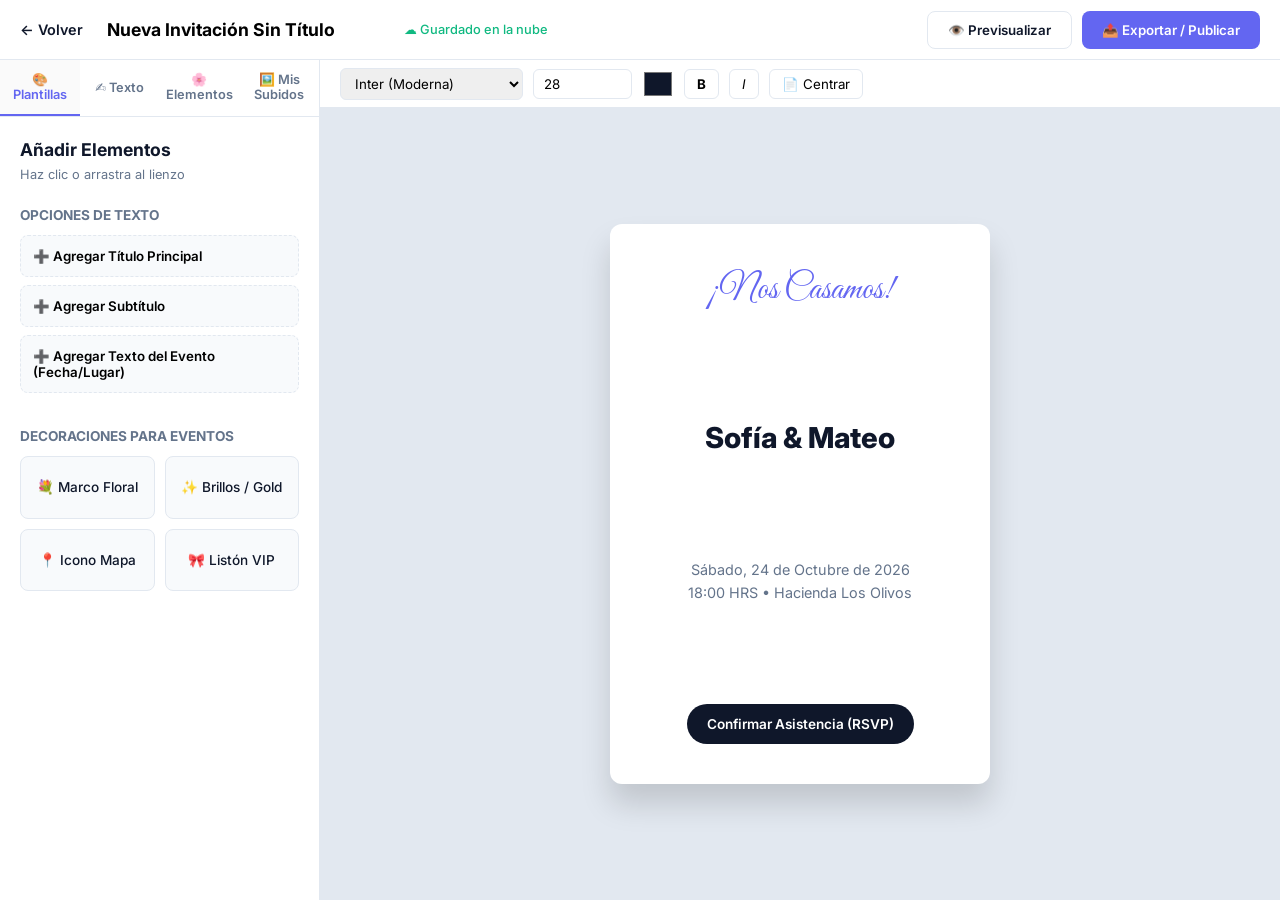
==== editor.html @ c164cc25 "Add editor.html for invitation editing interface with styles and layout" ====
<!DOCTYPE html>
<html lang="es">
<head>
  <meta charset="UTF-8">
  <meta name="viewport" content="width=device-width, initial-scale=1.0">
  <title>Editor de Invitaciones | InvitArt</title>
  
  <link rel="preconnect" href="https://fonts.googleapis.com">
  <link rel="preconnect" href="https://fonts.gstatic.com" crossorigin>
  <link href="https://fonts.googleapis.com/css2?family=Inter:wght@400;500;600;700;800&family=Great+Vibes&display=swap" rel="stylesheet">
  <link rel="stylesheet" href="main.css">
</head>
<body class="editor-body">

  <!-- Header Superior del Editor -->
  <header class="editor-header">
    <div class="editor-header-left">
      <a href="invitaciones.html" class="btn-back" title="Volver a mis proyectos">← Volver</a>
      <input type="text" class="project-title-input" value="Nueva Invitación Sin Título" placeholder="Nombre de la invitación...">
      <span class="save-badge">☁️ Guardado en la nube</span>
    </div>
    
    <div class="editor-header-right">
      <button class="btn-secondary">👁️ Previsualizar</button>
      <button class="btn-primary">📤 Exportar / Publicar</button>
    </div>
  </header>

  <!-- Área de Trabajo Principal -->
  <div class="editor-workspace">

    <!-- Panel Lateral Izquierdo: Herramientas -->
    <aside class="editor-sidebar">
      <nav class="sidebar-tabs">
        <button class="tab-btn active">🎨 Plantillas</button>
        <button class="tab-btn">✍️ Texto</button>
        <button class="tab-btn">🌸 Elementos</button>
        <button class="tab-btn">🖼️ Mis Subidos</button>
      </nav>

      <div class="tab-content">
        <h3>Añadir Elementos</h3>
        <p class="tab-subtitle">Haz clic o arrastra al lienzo</p>

        <!-- Bloques de Texto de muestra -->
        <div class="tool-section">
          <h4>Opciones de Texto</h4>
          <button class="tool-btn-item">➕ Agregar Título Principal</button>
          <button class="tool-btn-item">➕ Agregar Subtítulo</button>
          <button class="tool-btn-item">➕ Agregar Texto del Evento (Fecha/Lugar)</button>
        </div>

        <!-- Decoraciones -->
        <div class="tool-section">
          <h4>Decoraciones para Eventos</h4>
          <div class="element-grid">
            <div class="element-box">💐 Marco Floral</div>
            <div class="element-box">✨ Brillos / Gold</div>
            <div class="element-box">📍 Icono Mapa</div>
            <div class="element-box">🎀 Listón VIP</div>
          </div>
        </div>
      </div>
    </aside>

    <!-- Lienzo Principal (Canvas de Trabajo) -->
    <main class="canvas-container">
      
      <!-- Barra Superior de Formato de Texto/Objeto -->
      <div class="canvas-toolbar">
        <select class="toolbar-select">
          <option>Great Vibes (Elegante)</option>
          <option selected>Inter (Moderna)</option>
        </select>
        <input type="number" class="toolbar-input-number" value="28" min="8" max="120">
        <input type="color" class="toolbar-color" value="#0f172a">
        <button class="tool-icon-btn"><b>B</b></button>
        <button class="tool-icon-btn"><i>I</i></button>
        <button class="tool-icon-btn">📄 Centrar</button>
      </div>

      <!-- Lienzo / Tarjeta de la Invitación -->
      <div class="canvas-paper">
        <div class="invitation-card-mockup">
          <div class="card-element header-text" contenteditable="true">¡Nos Casamos!</div>
          <div class="card-element names-text" contenteditable="true">Sofía & Mateo</div>
          <div class="card-element details-text" contenteditable="true">
            Sábado, 24 de Octubre de 2026<br>
            18:00 HRS • Hacienda Los Olivos
          </div>
          <div class="card-element rsvp-button-mockup">
            Confirmar Asistencia (RSVP)
          </div>
        </div>
      </div>

    </main>

  </div>

</body>
</html>
---- main.css ----
/* --- Variables de Diseño y Paleta de Colores --- */
:root {
  --primary: #6366f1;
  --primary-hover: #4f46e5;
  --bg-main: #f8fafc;
  --bg-card: #ffffff;
  --text-dark: #0f172a;
  --text-muted: #64748b;
  --border-color: #e2e8f0;
  --shadow-sm: 0 1px 3px rgba(0, 0, 0, 0.1);
  --shadow-md: 0 10px 25px -5px rgba(0, 0, 0, 0.08);
  --radius: 12px;
}

* {
  box-sizing: border-box;
  margin: 0;
  padding: 0;
  font-family: 'Inter', system-ui, sans-serif;
}

body {
  background-color: var(--bg-main);
  color: var(--text-dark);
  line-height: 1.5;
}

/* --- Navegación --- */
.navbar {
  display: flex;
  justify-content: space-between;
  align-items: center;
  padding: 1rem 5%;
  background: white;
  border-bottom: 1px solid var(--border-color);
  position: sticky;
  top: 0;
  z-index: 100;
}

.logo {
  font-size: 1.4rem;
  font-weight: 800;
  color: var(--primary);
  display: flex;
  align-items: center;
  gap: 8px;
}

.nav-links {
  display: flex;
  gap: 20px;
}

.nav-links a {
  text-decoration: none;
  color: var(--text-muted);
  font-weight: 500;
  transition: color 0.2s;
}

.nav-links a.active, .nav-links a:hover {
  color: var(--primary);
}

.auth-buttons {
  display: flex;
  gap: 12px;
}

/* --- Botones --- */
.btn-primary {
  background-color: var(--primary);
  color: white;
  border: none;
  padding: 10px 20px;
  border-radius: 8px;
  font-weight: 600;
  cursor: pointer;
  transition: background 0.2s;
}

.btn-primary:hover {
  background-color: var(--primary-hover);
}

.btn-secondary {
  background: white;
  border: 1px solid var(--border-color);
  color: var(--text-dark);
  padding: 10px 20px;
  border-radius: 8px;
  font-weight: 600;
  cursor: pointer;
}

.btn-secondary:hover {
  background-color: var(--bg-main);
}

/* --- Hero Section --- */
.hero {
  background: linear-gradient(135deg, #1e1b4b 0%, #312e81 100%);
  color: white;
  padding: 80px 20px;
  text-align: center;
}

.hero-content {
  max-width: 750px;
  margin: 0 auto;
}

.badge-hero {
  background: rgba(255, 255, 255, 0.1);
  border: 1px solid rgba(255, 255, 255, 0.2);
  padding: 6px 16px;
  border-radius: 20px;
  font-size: 0.85rem;
  font-weight: 500;
  display: inline-block;
  margin-bottom: 20px;
}

.hero h1 {
  font-size: 2.8rem;
  font-weight: 800;
  margin-bottom: 16px;
  line-height: 1.2;
}

.hero p {
  font-size: 1.1rem;
  color: #c7d2fe;
  margin-bottom: 35px;
}

/* Buscador */
.search-box {
  background: white;
  padding: 8px;
  border-radius: 12px;
  display: flex;
  align-items: center;
  box-shadow: 0 20px 25px -5px rgba(0, 0, 0, 0.3);
}

.search-icon {
  margin: 0 15px;
  font-size: 1.2rem;
}

.search-box input {
  flex: 1;
  border: none;
  outline: none;
  font-size: 1rem;
  color: var(--text-dark);
}

/* --- Catálogo y Filtros --- */
.catalog-section {
  max-width: 1200px;
  margin: 50px auto;
  padding: 0 20px;
}

.catalog-header h2 {
  font-size: 1.8rem;
  font-weight: 700;
}

.catalog-header p {
  color: var(--text-muted);
  margin-bottom: 20px;
}

.category-filter {
  display: flex;
  gap: 10px;
  flex-wrap: wrap;
  margin-bottom: 35px;
}

.filter-btn {
  background: white;
  border: 1px solid var(--border-color);
  padding: 8px 18px;
  border-radius: 20px;
  font-size: 0.9rem;
  font-weight: 500;
  color: var(--text-muted);
  cursor: pointer;
  transition: all 0.2s;
}

.filter-btn.active, .filter-btn:hover {
  background: var(--primary);
  color: white;
  border-color: var(--primary);
}

/* --- Grid de Tarjetas --- */
.template-grid {
  display: grid;
  grid-template-columns: repeat(auto-fill, minmax(320px, 1fr));
  gap: 30px;
}

.card {
  background: var(--bg-card);
  border-radius: var(--radius);
  border: 1px solid var(--border-color);
  overflow: hidden;
  box-shadow: var(--shadow-sm);
  transition: transform 0.2s, box-shadow 0.2s;
}

.card:hover {
  transform: translateY(-5px);
  box-shadow: var(--shadow-md);
}

.card-preview {
  height: 240px;
  position: relative;
  display: flex;
  align-items: center;
  justify-content: center;
}

/* Diseños de muestra */
.preview-boda { background: linear-gradient(135deg, #fbcfe8 0%, #f472b6 100%); }
.preview-infantil { background: linear-gradient(135deg, #a7f3d0 0%, #34d399 100%); }
.preview-xv { background: linear-gradient(135deg, #fef08a 0%, #eab308 100%); }

.preview-mockup {
  background: white;
  padding: 20px 30px;
  border-radius: 8px;
  text-align: center;
  box-shadow: 0 10px 15px -3px rgba(0,0,0,0.1);
}

.preview-mockup h4 { font-size: 1.1rem; color: #1e293b; }
.preview-mockup p { font-size: 0.8rem; color: #64748b; }

.badge-tag {
  position: absolute;
  top: 12px;
  right: 12px;
  padding: 4px 10px;
  border-radius: 6px;
  font-size: 0.75rem;
  font-weight: 700;
}

.badge-tag.pro { background: #1e1b4b; color: #facc15; }
.badge-tag.free { background: #10b981; color: white; }

.card-body {
  padding: 20px;
}

.card-body h3 {
  font-size: 1.1rem;
  font-weight: 700;
  margin-bottom: 4px;
}

.creator {
  font-size: 0.85rem;
  color: var(--text-muted);
  margin-bottom: 20px;
}

.card-footer {
  display: flex;
  justify-content: space-between;
  align-items: center;
  padding-top: 12px;
  border-top: 1px solid var(--border-color);
}

.type-label {
  font-size: 0.75rem;
  color: var(--text-muted);
  font-weight: 500;
}

.btn-action {
  text-decoration: none;
  background: #f1f5f9;
  color: var(--text-dark);
  padding: 8px 14px;
  border-radius: 6px;
  font-weight: 600;
  font-size: 0.85rem;
  transition: all 0.2s;
}

.btn-action:hover {
  background: var(--primary);
  color: white;
}
/* --- Estilos para Creadores PRO --- */
.hero-creadores {
  background: linear-gradient(135deg, #0f172a 0%, #1e1b4b 100%);
  color: white;
  padding: 60px 20px;
  text-align: center;
}

.creadores-grid {
  display: grid;
  grid-template-columns: repeat(auto-fill, minmax(300px, 1fr));
  gap: 30px;
}

.creador-card {
  padding: 25px;
  text-align: center;
}

.avatar {
  width: 70px;
  height: 70px;
  border-radius: 50%;
  background: #6366f1;
  color: white;
  display: flex;
  align-items: center;
  justify-content: center;
  font-size: 1.5rem;
  font-weight: 700;
  margin: 0 auto 15px;
}

.avatar-2 { background: #ec4899; }
.avatar-3 { background: #10b981; }

.creador-header h3 {
  font-size: 1.2rem;
  font-weight: 700;
}

.handle {
  font-size: 0.85rem;
  color: var(--text-muted);
  margin-bottom: 15px;
}

.pro-badge {
  background: #facc15;
  color: #0f172a;
  padding: 2px 6px;
  border-radius: 4px;
  font-weight: 800;
  font-size: 0.7rem;
}

.creador-stats {
  display: flex;
  justify-content: space-around;
  padding: 12px 0;
  border-top: 1px solid var(--border-color);
  border-bottom: 1px solid var(--border-color);
  margin-bottom: 15px;
}

.creador-stats strong {
  display: block;
  font-size: 1rem;
}

.creador-stats span {
  font-size: 0.75rem;
  color: var(--text-muted);
}

.creador-bio {
  font-size: 0.85rem;
  color: var(--text-muted);
  margin-bottom: 20px;
  min-height: 50px;
}

.btn-block {
  width: 100%;
}

/* --- Estilos para Mis Proyectos (Dashboard) --- */
.dashboard-layout {
  display: flex;
  max-width: 1300px;
  margin: 30px auto;
  padding: 0 20px;
  gap: 30px;
}

.sidebar {
  width: 260px;
  flex-shrink: 0;
}

.sidebar-menu {
  display: flex;
  flex-direction: column;
  gap: 8px;
  margin-top: 20px;
}

.sidebar-item {
  text-decoration: none;
  color: var(--text-dark);
  padding: 10px 15px;
  border-radius: 8px;
  font-weight: 500;
  transition: background 0.2s;
}

.sidebar-item.active, .sidebar-item:hover {
  background: #e0e7ff;
  color: var(--primary);
}

.dashboard-content {
  flex: 1;
}

.content-header {
  display: flex;
  justify-content: space-between;
  align-items: center;
  margin-bottom: 25px;
}

.sync-status {
  font-size: 0.85rem;
  color: #10b981;
  font-weight: 500;
}

.mb-20 {
  margin-bottom: 20px;
}
/* --- Estilos de Carpetas y Multimedia --- */
.folder-grid {
  display: grid;
  grid-template-columns: repeat(auto-fill, minmax(280px, 1fr));
  gap: 20px;
}

.folder-card {
  background: white;
  border: 1px solid var(--border-color);
  border-radius: var(--radius);
  padding: 20px;
  display: flex;
  align-items: center;
  gap: 15px;
  box-shadow: var(--shadow-sm);
}

.folder-icon {
  font-size: 2.2rem;
}

.folder-info {
  flex: 1;
}

.folder-info h3 {
  font-size: 1rem;
  font-weight: 600;
}

.folder-info p {
  font-size: 0.8rem;
  color: var(--text-muted);
}

/* Multimedia */
.media-grid {
  display: grid;
  grid-template-columns: repeat(auto-fill, minmax(200px, 1fr));
  gap: 20px;
}

.media-card {
  background: white;
  border: 1px solid var(--border-color);
  border-radius: var(--radius);
  overflow: hidden;
  box-shadow: var(--shadow-sm);
}

.media-preview {
  height: 140px;
  display: flex;
  align-items: center;
  justify-content: center;
  font-weight: 600;
  color: var(--text-muted);
}

.media-info {
  padding: 12px;
}

.media-info p {
  font-size: 0.85rem;
  white-space: nowrap;
  overflow: hidden;
  text-overflow: ellipsis;
}

.media-info small {
  color: var(--text-muted);
}
/* --- Estilos de Métricas RSVP --- */
.rsvp-stats {
  background: #f1f5f9;
  padding: 6px 12px;
  border-radius: 6px;
  font-size: 0.8rem;
  font-weight: 600;
  color: var(--primary);
  margin-bottom: 15px;
  display: inline-block;
}
/* --- Estilos de la Interfaz del Editor --- */
.editor-body {
  height: 100vh;
  display: flex;
  flex-direction: column;
  overflow: hidden;
  background-color: #f1f5f9;
}

.editor-header {
  height: 60px;
  background: white;
  border-bottom: 1px solid var(--border-color);
  display: flex;
  justify-content: space-between;
  align-items: center;
  padding: 0 20px;
  z-index: 10;
}

.editor-header-left {
  display: flex;
  align-items: center;
  gap: 15px;
}

.btn-back {
  text-decoration: none;
  color: var(--text-dark);
  font-weight: 600;
  font-size: 0.9rem;
}

.project-title-input {
  border: 1px solid transparent;
  font-size: 1.1rem;
  font-weight: 700;
  padding: 4px 8px;
  border-radius: 6px;
  outline: none;
}

.project-title-input:hover, .project-title-input:focus {
  border-color: var(--border-color);
  background: #f8fafc;
}

.save-badge {
  font-size: 0.8rem;
  color: #10b981;
  font-weight: 500;
}

.editor-header-right {
  display: flex;
  gap: 10px;
}

/* Layout del Editor */
.editor-workspace {
  display: flex;
  flex: 1;
  height: calc(100vh - 60px);
}

/* Sidebar del Editor */
.editor-sidebar {
  width: 320px;
  background: white;
  border-right: 1px solid var(--border-color);
  display: flex;
  flex-direction: column;
}

.sidebar-tabs {
  display: flex;
  border-bottom: 1px solid var(--border-color);
}

.tab-btn {
  flex: 1;
  padding: 12px 5px;
  border: none;
  background: transparent;
  font-size: 0.8rem;
  font-weight: 600;
  color: var(--text-muted);
  cursor: pointer;
  border-bottom: 2px solid transparent;
}

.tab-btn.active {
  color: var(--primary);
  border-bottom-color: var(--primary);
  background: #fafafa;
}

.tab-content {
  padding: 20px;
  overflow-y: auto;
}

.tab-content h3 { font-size: 1.1rem; margin-bottom: 2px; }
.tab-subtitle { font-size: 0.8rem; color: var(--text-muted); margin-bottom: 20px; }

.tool-section { margin-bottom: 25px; }
.tool-section h4 { font-size: 0.85rem; color: var(--text-muted); margin-bottom: 10px; text-transform: uppercase; }

.tool-btn-item {
  width: 100%;
  text-align: left;
  padding: 12px;
  background: #f8fafc;
  border: 1px dashed var(--border-color);
  border-radius: 8px;
  font-weight: 600;
  margin-bottom: 8px;
  cursor: pointer;
  transition: all 0.2s;
}

.tool-btn-item:hover {
  background: #e0e7ff;
  border-color: var(--primary);
  color: var(--primary);
}

.element-grid {
  display: grid;
  grid-template-columns: 1fr 1fr;
  gap: 10px;
}

.element-box {
  background: #f8fafc;
  border: 1px solid var(--border-color);
  padding: 20px 10px;
  text-align: center;
  border-radius: 8px;
  font-size: 0.85rem;
  font-weight: 500;
  cursor: pointer;
}

.element-box:hover {
  border-color: var(--primary);
}

/* Lienzo de Trabajo */
.canvas-container {
  flex: 1;
  display: flex;
  flex-direction: column;
  background: #e2e8f0;
}

.canvas-toolbar {
  height: 48px;
  background: white;
  border-bottom: 1px solid var(--border-color);
  display: flex;
  align-items: center;
  padding: 0 20px;
  gap: 10px;
}

.toolbar-select, .toolbar-input-number {
  padding: 6px 10px;
  border: 1px solid var(--border-color);
  border-radius: 6px;
}

.toolbar-color {
  border: none;
  width: 32px;
  height: 32px;
  cursor: pointer;
  background: none;
}

.tool-icon-btn {
  padding: 6px 12px;
  background: white;
  border: 1px solid var(--border-color);
  border-radius: 6px;
  cursor: pointer;
}

.canvas-paper {
  flex: 1;
  display: flex;
  align-items: center;
  justify-content: center;
  padding: 30px;
  overflow: auto;
}

.invitation-card-mockup {
  width: 380px;
  height: 560px;
  background: white;
  box-shadow: 0 20px 30px rgba(0,0,0,0.15);
  border-radius: 12px;
  padding: 40px 20px;
  display: flex;
  flex-direction: column;
  align-items: center;
  justify-content: space-between;
  text-align: center;
}

.header-text {
  font-family: 'Great Vibes', cursive;
  font-size: 2.2rem;
  color: #6366f1;
}

.names-text {
  font-size: 1.8rem;
  font-weight: 800;
  color: #0f172a;
}

.details-text {
  font-size: 0.9rem;
  color: #64748b;
  line-height: 1.6;
}

.rsvp-button-mockup {
  background: #0f172a;
  color: white;
  padding: 10px 20px;
  border-radius: 20px;
  font-size: 0.85rem;
  font-weight: 600;
}
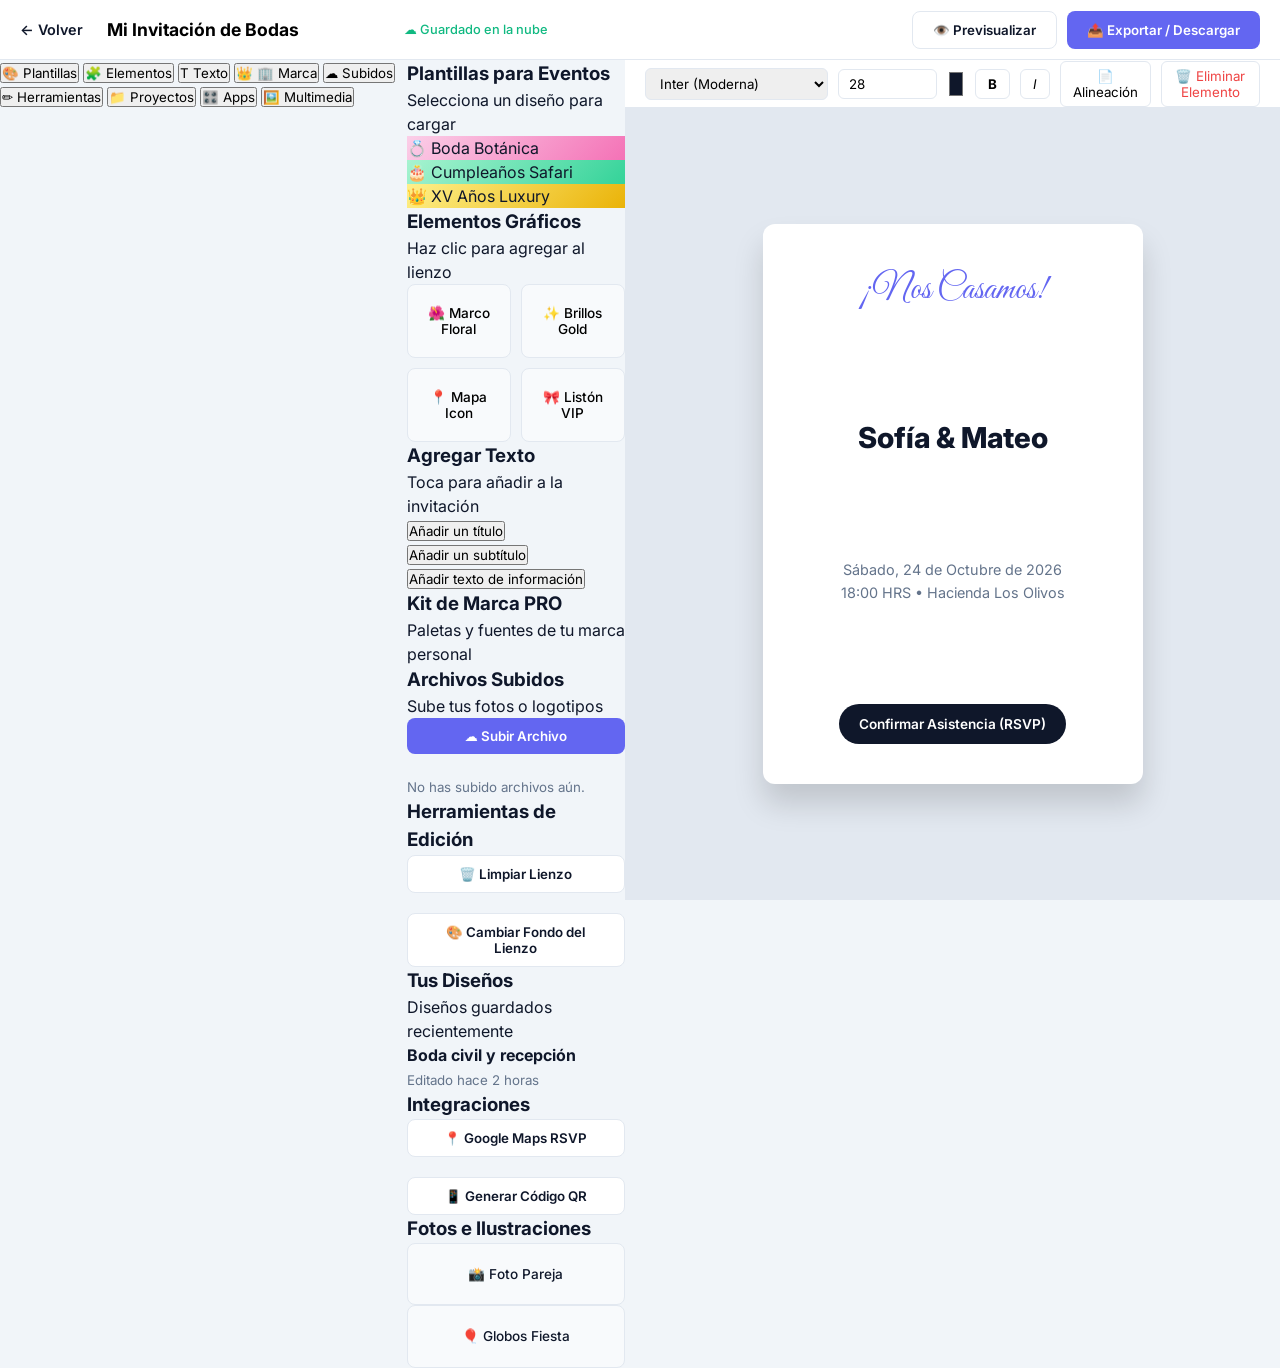
==== commit fcccc567: "Refactor editor.html to enhance interactive features and improve UI layout" ====
--- a/editor.html
+++ b/editor.html
@@ -3,92 +3,210 @@
 <head>
   <meta charset="UTF-8">
   <meta name="viewport" content="width=device-width, initial-scale=1.0">
-  <title>Editor de Invitaciones | InvitArt</title>
+  <title>Editor Interactivo | InvitArt</title>
   
   <link rel="preconnect" href="https://fonts.googleapis.com">
   <link rel="preconnect" href="https://fonts.gstatic.com" crossorigin>
-  <link href="https://fonts.googleapis.com/css2?family=Inter:wght@400;500;600;700;800&family=Great+Vibes&display=swap" rel="stylesheet">
+  <link href="https://fonts.googleapis.com/css2?family=Inter:wght@400;500;600;700&family=Great+Vibes&family=Playfair+Display:ital,wght@0,600;1,400&display=swap" rel="stylesheet">
   <link rel="stylesheet" href="main.css">
 </head>
 <body class="editor-body">
 
-  <!-- Header Superior del Editor -->
+  <!-- Header Superior -->
   <header class="editor-header">
     <div class="editor-header-left">
-      <a href="invitaciones.html" class="btn-back" title="Volver a mis proyectos">← Volver</a>
-      <input type="text" class="project-title-input" value="Nueva Invitación Sin Título" placeholder="Nombre de la invitación...">
+      <a href="invitaciones.html" class="btn-back">← Volver</a>
+      <input type="text" class="project-title-input" value="Mi Invitación de Bodas" id="projectTitle">
       <span class="save-badge">☁️ Guardado en la nube</span>
     </div>
     
     <div class="editor-header-right">
-      <button class="btn-secondary">👁️ Previsualizar</button>
-      <button class="btn-primary">📤 Exportar / Publicar</button>
+      <button class="btn-secondary" onclick="alert('Modo previsualización activado')">👁️ Previsualizar</button>
+      <button class="btn-primary" onclick="exportarInvitacion()">📤 Exportar / Descargar</button>
     </div>
   </header>
 
-  <!-- Área de Trabajo Principal -->
+  <!-- Workspace con Barra Lateral Estilo Canva -->
   <div class="editor-workspace">
 
-    <!-- Panel Lateral Izquierdo: Herramientas -->
-    <aside class="editor-sidebar">
-      <nav class="sidebar-tabs">
-        <button class="tab-btn active">🎨 Plantillas</button>
-        <button class="tab-btn">✍️ Texto</button>
-        <button class="tab-btn">🌸 Elementos</button>
-        <button class="tab-btn">🖼️ Mis Subidos</button>
-      </nav>
-
-      <div class="tab-content">
-        <h3>Añadir Elementos</h3>
-        <p class="tab-subtitle">Haz clic o arrastra al lienzo</p>
-
-        <!-- Bloques de Texto de muestra -->
-        <div class="tool-section">
-          <h4>Opciones de Texto</h4>
-          <button class="tool-btn-item">➕ Agregar Título Principal</button>
-          <button class="tool-btn-item">➕ Agregar Subtítulo</button>
-          <button class="tool-btn-item">➕ Agregar Texto del Evento (Fecha/Lugar)</button>
-        </div>
-
-        <!-- Decoraciones -->
-        <div class="tool-section">
-          <h4>Decoraciones para Eventos</h4>
-          <div class="element-grid">
-            <div class="element-box">💐 Marco Floral</div>
-            <div class="element-box">✨ Brillos / Gold</div>
-            <div class="element-box">📍 Icono Mapa</div>
-            <div class="element-box">🎀 Listón VIP</div>
-          </div>
-        </div>
-      </div>
+    <!-- 1. BARRA VERTICAL DE ICONOS (Estilo Canva) -->
+    <aside class="canva-nav-bar">
+      <button class="canva-nav-item active" data-tab="tab-plantillas">
+        <span class="icon">🎨</span>
+        <span>Plantillas</span>
+      </button>
+
+      <button class="canva-nav-item" data-tab="tab-elementos">
+        <span class="icon">🧩</span>
+        <span>Elementos</span>
+      </button>
+
+      <button class="canva-nav-item" data-tab="tab-texto">
+        <span class="icon">T</span>
+        <span>Texto</span>
+      </button>
+
+      <button class="canva-nav-item" data-tab="tab-marca">
+        <span class="crown-pro">👑</span>
+        <span class="icon">🏢</span>
+        <span>Marca</span>
+      </button>
+
+      <button class="canva-nav-item" data-tab="tab-subidos">
+        <span class="icon">☁️</span>
+        <span>Subidos</span>
+      </button>
+
+      <button class="canva-nav-item" data-tab="tab-herramientas">
+        <span class="icon">✏️</span>
+        <span>Herramientas</span>
+      </button>
+
+      <button class="canva-nav-item" data-tab="tab-proyectos">
+        <span class="icon">📁</span>
+        <span>Proyectos</span>
+      </button>
+
+      <button class="canva-nav-item" data-tab="tab-apps">
+        <span class="icon">🎛️</span>
+        <span>Apps</span>
+      </button>
+
+      <button class="canva-nav-item" data-tab="tab-multimedia">
+        <span class="icon">🖼️</span>
+        <span>Multimedia</span>
+      </button>
     </aside>
 
-    <!-- Lienzo Principal (Canvas de Trabajo) -->
+    <!-- 2. PANEL DESPLEGABLE DE CONTENIDO -->
+    <aside class="canva-drawer">
+
+      <!-- Pestaña 1: Plantillas -->
+      <div id="tab-plantillas" class="drawer-pane active">
+        <h3>Plantillas para Eventos</h3>
+        <p class="drawer-sub">Selecciona un diseño para cargar</p>
+        <div class="drawer-list">
+          <div class="drawer-card-item" onclick="cargarPlantilla('boda')">
+            <div class="item-preview preview-boda">💍 Boda Botánica</div>
+          </div>
+          <div class="drawer-card-item" onclick="cargarPlantilla('cumple')">
+            <div class="item-preview preview-infantil">🎂 Cumpleaños Safari</div>
+          </div>
+          <div class="drawer-card-item" onclick="cargarPlantilla('xv')">
+            <div class="item-preview preview-xv">👑 XV Años Luxury</div>
+          </div>
+        </div>
+      </div>
+
+      <!-- Pestaña 2: Elementos -->
+      <div id="tab-elementos" class="drawer-pane">
+        <h3>Elementos Gráficos</h3>
+        <p class="drawer-sub">Haz clic para agregar al lienzo</p>
+        <div class="element-grid">
+          <button class="element-box" onclick="agregarElemento('🌺 Marco Floral')">🌺 Marco Floral</button>
+          <button class="element-box" onclick="agregarElemento('✨ Brillos Gold')">✨ Brillos Gold</button>
+          <button class="element-box" onclick="agregarElemento('📍 Icono Ubicación')">📍 Mapa Icon</button>
+          <button class="element-box" onclick="agregarElemento('🎀 Listón Elegante')">🎀 Listón VIP</button>
+        </div>
+      </div>
+
+      <!-- Pestaña 3: Texto -->
+      <div id="tab-texto" class="drawer-pane">
+        <h3>Agregar Texto</h3>
+        <p class="drawer-sub">Toca para añadir a la invitación</p>
+        <button class="add-text-btn title-type" onclick="agregarTexto('Título del Evento', 'title')">Añadir un título</button>
+        <button class="add-text-btn subtitle-type" onclick="agregarTexto('Nombres de los Festejados', 'subtitle')">Añadir un subtítulo</button>
+        <button class="add-text-btn body-type" onclick="agregarTexto('Fecha, hora y lugar del evento...', 'body')">Añadir texto de información</button>
+      </div>
+
+      <!-- Pestaña 4: Marca -->
+      <div id="tab-marca" class="drawer-pane">
+        <h3>Kit de Marca <span class="pro-tag">PRO</span></h3>
+        <p class="drawer-sub">Paletas y fuentes de tu marca personal</p>
+        <div class="color-palette">
+          <div class="palette-swatch" style="background:#6366f1" onclick="cambiarColorLienzo('#6366f1')"></div>
+          <div class="palette-swatch" style="background:#ec4899" onclick="cambiarColorLienzo('#ec4899')"></div>
+          <div class="palette-swatch" style="background:#10b981" onclick="cambiarColorLienzo('#10b981')"></div>
+          <div class="palette-swatch" style="background:#f59e0b" onclick="cambiarColorLienzo('#f59e0b')"></div>
+        </div>
+      </div>
+
+      <!-- Pestaña 5: Subidos -->
+      <div id="tab-subidos" class="drawer-pane">
+        <h3>Archivos Subidos</h3>
+        <p class="drawer-sub">Sube tus fotos o logotipos</p>
+        <input type="file" id="fileUpload" style="display:none" onchange="subirImagen(event)">
+        <button class="btn-primary btn-block mb-20" onclick="document.getElementById('fileUpload').click()">☁️ Subir Archivo</button>
+        <div id="uploadedGallery" class="uploaded-gallery">
+          <small style="color:var(--text-muted)">No has subido archivos aún.</small>
+        </div>
+      </div>
+
+      <!-- Pestaña 6: Herramientas -->
+      <div id="tab-herramientas" class="drawer-pane">
+        <h3>Herramientas de Edición</h3>
+        <button class="btn-secondary btn-block mb-20" onclick="limpiarLienzo()">🗑️ Limpiar Lienzo</button>
+        <button class="btn-secondary btn-block" onclick="cambiarFondo()">🎨 Cambiar Fondo del Lienzo</button>
+      </div>
+
+      <!-- Pestaña 7: Proyectos -->
+      <div id="tab-proyectos" class="drawer-pane">
+        <h3>Tus Diseños</h3>
+        <p class="drawer-sub">Diseños guardados recientemente</p>
+        <div class="drawer-card-item">
+          <strong>Boda civil y recepción</strong><br>
+          <small style="color:var(--text-muted)">Editado hace 2 horas</small>
+        </div>
+      </div>
+
+      <!-- Pestaña 8: Apps -->
+      <div id="tab-apps" class="drawer-pane">
+        <h3>Integraciones</h3>
+        <button class="btn-secondary btn-block mb-20" onclick="alert('Integración con Google Maps para ubicación de fiesta')">📍 Google Maps RSVP</button>
+        <button class="btn-secondary btn-block" onclick="alert('Generando código QR para el pase...')">📱 Generar Código QR</button>
+      </div>
+
+      <!-- Pestaña 9: Multimedia -->
+      <div id="tab-multimedia" class="drawer-pane">
+        <h3>Fotos e Ilustraciones</h3>
+        <div class="drawer-list">
+          <div class="element-box" onclick="agregarElemento('📸 Foto Muestra Novios')">📸 Foto Pareja</div>
+          <div class="element-box" onclick="agregarElemento('🎈 Globos Festejo')">🎈 Globos Fiesta</div>
+        </div>
+      </div>
+
+    </aside>
+
+    <!-- 3. LIENZO Y BARRA DE FORMATO DE TEXTO -->
     <main class="canvas-container">
       
-      <!-- Barra Superior de Formato de Texto/Objeto -->
+      <!-- Toolbar de formato para el texto seleccionado -->
       <div class="canvas-toolbar">
-        <select class="toolbar-select">
-          <option>Great Vibes (Elegante)</option>
-          <option selected>Inter (Moderna)</option>
+        <select id="fontSelect" class="toolbar-select" onchange="aplicarFuente(this.value)">
+          <option value="'Inter', sans-serif">Inter (Moderna)</option>
+          <option value="'Great Vibes', cursive">Great Vibes (Elegante)</option>
+          <option value="'Playfair Display', serif">Playfair (Clásica)</option>
         </select>
-        <input type="number" class="toolbar-input-number" value="28" min="8" max="120">
-        <input type="color" class="toolbar-color" value="#0f172a">
-        <button class="tool-icon-btn"><b>B</b></button>
-        <button class="tool-icon-btn"><i>I</i></button>
-        <button class="tool-icon-btn">📄 Centrar</button>
-      </div>
-
-      <!-- Lienzo / Tarjeta de la Invitación -->
+
+        <input type="number" id="fontSizeInput" class="toolbar-input-number" value="28" min="10" max="100" onchange="aplicarTamano(this.value)">
+        <input type="color" id="textColorInput" class="toolbar-color" value="#0f172a" onchange="aplicarColorTexto(this.value)">
+
+        <button class="tool-icon-btn" onclick="formatoTexto('bold')"><b>B</b></button>
+        <button class="tool-icon-btn" onclick="formatoTexto('italic')"><i>I</i></button>
+        <button class="tool-icon-btn" onclick="formatoTexto('center')">📄 Alineación</button>
+        <button class="tool-icon-btn" style="color: #ef4444;" onclick="borrarElementoSeleccionado()">🗑️ Eliminar Elemento</button>
+      </div>
+
+      <!-- Hoja del Lienzo Interactivo -->
       <div class="canvas-paper">
-        <div class="invitation-card-mockup">
-          <div class="card-element header-text" contenteditable="true">¡Nos Casamos!</div>
-          <div class="card-element names-text" contenteditable="true">Sofía & Mateo</div>
-          <div class="card-element details-text" contenteditable="true">
+        <div id="canvasSheet" class="invitation-card-mockup" onclick="deseleccionarTodo(event)">
+          <div class="card-element header-text canvas-item" onclick="seleccionarElemento(this, event)" contenteditable="true">¡Nos Casamos!</div>
+          <div class="card-element names-text canvas-item" onclick="seleccionarElemento(this, event)" contenteditable="true">Sofía & Mateo</div>
+          <div class="card-element details-text canvas-item" onclick="seleccionarElemento(this, event)" contenteditable="true">
             Sábado, 24 de Octubre de 2026<br>
             18:00 HRS • Hacienda Los Olivos
           </div>
-          <div class="card-element rsvp-button-mockup">
+          <div class="card-element rsvp-button-mockup canvas-item" onclick="seleccionarElemento(this, event)">
             Confirmar Asistencia (RSVP)
           </div>
         </div>
@@ -97,6 +215,161 @@
     </main>
 
   </div>
+
+  <!-- SCRIPT INTERACTIVO EN TIEMPO REAL -->
+  <script>
+    let elementoSeleccionado = null;
+
+    // 1. Cambio de Pestañas en la Barra Lateral
+    const navItems = document.querySelectorAll('.canva-nav-item');
+    const drawerPanes = document.querySelectorAll('.drawer-pane');
+
+    navItems.forEach(item => {
+      item.addEventListener('click', () => {
+        navItems.forEach(i => i.classList.remove('active'));
+        drawerPanes.forEach(p => p.classList.remove('active'));
+
+        item.classList.add('active');
+        const targetTab = item.getAttribute('data-tab');
+        document.getElementById(targetTab).classList.add('active');
+      });
+    });
+
+    // 2. Selección de Elementos en el Lienzo
+    function seleccionarElemento(el, e) {
+      if(e) e.stopPropagation();
+      if(elementoSeleccionado) elementoSeleccionado.classList.remove('selected');
+      elementoSeleccionado = el;
+      elementoSeleccionado.classList.add('selected');
+    }
+
+    function deseleccionarTodo(e) {
+      if(e.target.id === 'canvasSheet') {
+        if(elementoSeleccionado) elementoSeleccionado.classList.remove('selected');
+        elementoSeleccionado = null;
+      }
+    }
+
+    // 3. Funciones de formato de Texto
+    function aplicarFuente(fuente) {
+      if(elementoSeleccionado) elementoSeleccionado.style.fontFamily = fuente;
+    }
+
+    function aplicarTamano(tamano) {
+      if(elementoSeleccionado) elementoSeleccionado.style.fontSize = tamano + 'px';
+    }
+
+    function aplicarColorTexto(color) {
+      if(elementoSeleccionado) elementoSeleccionado.style.color = color;
+    }
+
+    function formatoTexto(tipo) {
+      if(!elementoSeleccionado) return;
+      if(tipo === 'bold') {
+        elementoSeleccionado.style.fontWeight = elementoSeleccionado.style.fontWeight === 'bold' ? 'normal' : 'bold';
+      } else if(tipo === 'italic') {
+        elementoSeleccionado.style.fontStyle = elementoSeleccionado.style.fontStyle === 'italic' ? 'normal' : 'italic';
+      } else if(tipo === 'center') {
+        elementoSeleccionado.style.textAlign = elementoSeleccionado.style.textAlign === 'center' ? 'left' : 'center';
+      }
+    }
+
+    function borrarElementoSeleccionado() {
+      if(elementoSeleccionado) {
+        elementoSeleccionado.remove();
+        elementoSeleccionado = null;
+      }
+    }
+
+    // 4. Agregar Nuevos Textos y Elementos
+    function agregarTexto(contenido, clase) {
+      const canvas = document.getElementById('canvasSheet');
+      const nuevoTexto = document.createElement('div');
+      nuevoTexto.className = `card-element ${clase}-text canvas-item`;
+      nuevoTexto.contentEditable = "true";
+      nuevoTexto.innerText = contenido;
+      nuevoTexto.onclick = function(e) { seleccionarElemento(this, e); };
+      canvas.appendChild(nuevoTexto);
+      seleccionarElemento(nuevoTexto);
+    }
+
+    function agregarElemento(nombre) {
+      const canvas = document.getElementById('canvasSheet');
+      const el = document.createElement('div');
+      el.className = 'card-element canvas-item';
+      el.style.padding = '10px';
+      el.style.border = '1px dashed #6366f1';
+      el.innerText = nombre;
+      el.onclick = function(e) { seleccionarElemento(this, e); };
+      canvas.appendChild(el);
+      seleccionarElemento(el);
+    }
+
+    // 5. Cargar Plantillas
+    function cargarPlantilla(tipo) {
+      const canvas = document.getElementById('canvasSheet');
+      if(tipo === 'boda') {
+        canvas.style.background = '#ffffff';
+        canvas.innerHTML = `
+          <div class="card-element header-text canvas-item" onclick="seleccionarElemento(this, event)" contenteditable="true" style="font-family:'Great Vibes'; color:#6366f1;">¡Nos Casamos!</div>
+          <div class="card-element names-text canvas-item" onclick="seleccionarElemento(this, event)" contenteditable="true">Sofía & Mateo</div>
+          <div class="card-element details-text canvas-item" onclick="seleccionarElemento(this, event)" contenteditable="true">24 de Octubre 2026</div>
+        `;
+      } else if(tipo === 'cumple') {
+        canvas.style.background = '#e0f2fe';
+        canvas.innerHTML = `
+          <div class="card-element names-text canvas-item" onclick="seleccionarElemento(this, event)" contenteditable="true" style="color:#0284c7;">🎈 ¡Mi Cumple #5!</div>
+          <div class="card-element details-text canvas-item" onclick="seleccionarElemento(this, event)" contenteditable="true">Fiesta Safari de Lucas</div>
+        `;
+      } else if(tipo === 'xv') {
+        canvas.style.background = '#fef3c7';
+        canvas.innerHTML = `
+          <div class="card-element names-text canvas-item" onclick="seleccionarElemento(this, event)" contenteditable="true" style="color:#b45309;">👑 Mis XV Años</div>
+          <div class="card-element details-text canvas-item" onclick="seleccionarElemento(this, event)" contenteditable="true">Valentina</div>
+        `;
+      }
+    }
+
+    // 6. Subir Imagen
+    function subirImagen(e) {
+      const file = e.target.files[0];
+      if(file) {
+        const reader = new FileReader();
+        reader.onload = function(evt) {
+          const gallery = document.getElementById('uploadedGallery');
+          const img = document.createElement('img');
+          img.src = evt.target.result;
+          img.style.width = '100%';
+          img.style.borderRadius = '8px';
+          img.style.cursor = 'pointer';
+          img.style.marginBottom = '10px';
+          img.onclick = function() {
+            const canvas = document.getElementById('canvasSheet');
+            const canvasImg = document.createElement('img');
+            canvasImg.src = evt.target.result;
+            canvasImg.style.maxWidth = '150px';
+            canvasImg.className = 'canvas-item';
+            canvasImg.onclick = function(e) { seleccionarElemento(this, e); };
+            canvas.appendChild(canvasImg);
+          };
+          gallery.appendChild(img);
+        }
+        reader.readAsDataURL(file);
+      }
+    }
+
+    function cambiarColorLienzo(color) {
+      document.getElementById('canvasSheet').style.backgroundColor = color;
+    }
+
+    function limpiarLienzo() {
+      document.getElementById('canvasSheet').innerHTML = '';
+    }
+
+    function exportarInvitacion() {
+      alert('🎉 ¡Invitación lista! Generando descarga en alta resolución (PNG/PDF)...');
+    }
+  </script>
 
 </body>
 </html>
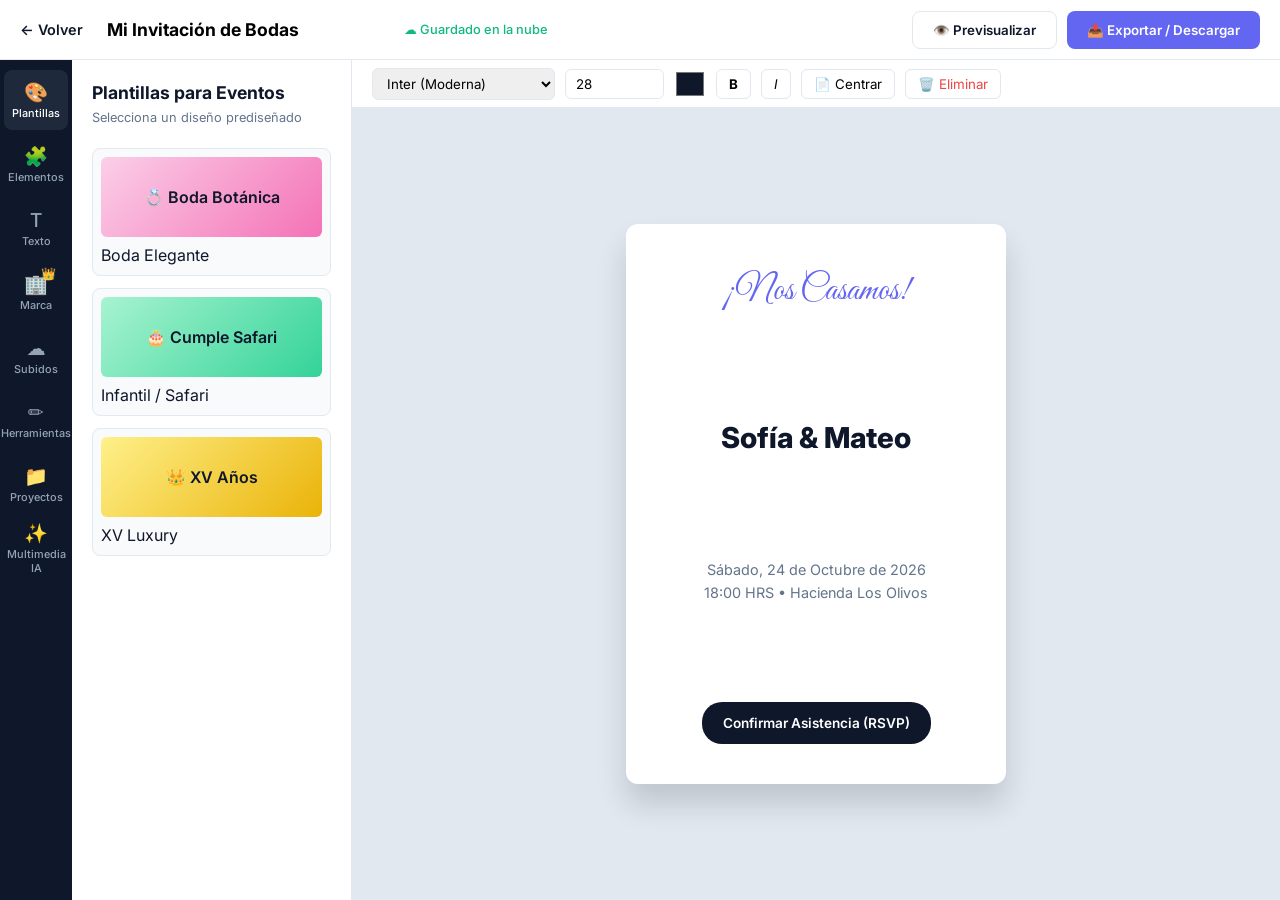
==== commit 4f38fcc2: "Refactor editor.html and main.css for improved UI consistency and functionality" ====
--- a/editor.html
+++ b/editor.html
@@ -26,10 +26,10 @@
     </div>
   </header>
 
-  <!-- Workspace con Barra Lateral Estilo Canva -->
+  <!-- Workspace del Editor -->
   <div class="editor-workspace">
 
-    <!-- 1. BARRA VERTICAL DE ICONOS (Estilo Canva) -->
+    <!-- 1. BARRA LATERAL DE NAVEGACIÓN (Estilo Canva) -->
     <aside class="canva-nav-bar">
       <button class="canva-nav-item active" data-tab="tab-plantillas">
         <span class="icon">🎨</span>
@@ -67,62 +67,62 @@
         <span>Proyectos</span>
       </button>
 
-      <button class="canva-nav-item" data-tab="tab-apps">
-        <span class="icon">🎛️</span>
-        <span>Apps</span>
-      </button>
-
       <button class="canva-nav-item" data-tab="tab-multimedia">
-        <span class="icon">🖼️</span>
-        <span>Multimedia</span>
+        <span class="icon">✨</span>
+        <span>Multimedia IA</span>
       </button>
     </aside>
 
-    <!-- 2. PANEL DESPLEGABLE DE CONTENIDO -->
+    <!-- 2. PANEL DESPLEGABLE CON ESTILO UNIFORME -->
     <aside class="canva-drawer">
 
-      <!-- Pestaña 1: Plantillas -->
+      <!-- Plantillas -->
       <div id="tab-plantillas" class="drawer-pane active">
         <h3>Plantillas para Eventos</h3>
-        <p class="drawer-sub">Selecciona un diseño para cargar</p>
-        <div class="drawer-list">
-          <div class="drawer-card-item" onclick="cargarPlantilla('boda')">
-            <div class="item-preview preview-boda">💍 Boda Botánica</div>
-          </div>
-          <div class="drawer-card-item" onclick="cargarPlantilla('cumple')">
-            <div class="item-preview preview-infantil">🎂 Cumpleaños Safari</div>
-          </div>
-          <div class="drawer-card-item" onclick="cargarPlantilla('xv')">
-            <div class="item-preview preview-xv">👑 XV Años Luxury</div>
-          </div>
-        </div>
-      </div>
-
-      <!-- Pestaña 2: Elementos -->
+        <p class="drawer-sub">Selecciona un diseño prediseñado</p>
+        <div class="drawer-grid-list">
+          <div class="canva-item-card" onclick="cargarPlantilla('boda')">
+            <div class="item-thumb preview-boda">💍 Boda Botánica</div>
+            <span>Boda Elegante</span>
+          </div>
+          <div class="canva-item-card" onclick="cargarPlantilla('cumple')">
+            <div class="item-thumb preview-infantil">🎂 Cumple Safari</div>
+            <span>Infantil / Safari</span>
+          </div>
+          <div class="canva-item-card" onclick="cargarPlantilla('xv')">
+            <div class="item-thumb preview-xv">👑 XV Años</div>
+            <span>XV Luxury</span>
+          </div>
+        </div>
+      </div>
+
+      <!-- Elementos -->
       <div id="tab-elementos" class="drawer-pane">
         <h3>Elementos Gráficos</h3>
         <p class="drawer-sub">Haz clic para agregar al lienzo</p>
-        <div class="element-grid">
-          <button class="element-box" onclick="agregarElemento('🌺 Marco Floral')">🌺 Marco Floral</button>
-          <button class="element-box" onclick="agregarElemento('✨ Brillos Gold')">✨ Brillos Gold</button>
-          <button class="element-box" onclick="agregarElemento('📍 Icono Ubicación')">📍 Mapa Icon</button>
-          <button class="element-box" onclick="agregarElemento('🎀 Listón Elegante')">🎀 Listón VIP</button>
-        </div>
-      </div>
-
-      <!-- Pestaña 3: Texto -->
+        <div class="drawer-grid-2col">
+          <div class="canva-box-btn" onclick="agregarElemento('🌺 Marco Floral')">🌺 Marco Floral</div>
+          <div class="canva-box-btn" onclick="agregarElemento('✨ Brillos Gold')">✨ Brillos Gold</div>
+          <div class="canva-box-btn" onclick="agregarElemento('📍 Icono Ubicación')">📍 Mapa Icon</div>
+          <div class="canva-box-btn" onclick="agregarElemento('🎀 Listón VIP')">🎀 Listón VIP</div>
+        </div>
+      </div>
+
+      <!-- Texto -->
       <div id="tab-texto" class="drawer-pane">
         <h3>Agregar Texto</h3>
-        <p class="drawer-sub">Toca para añadir a la invitación</p>
-        <button class="add-text-btn title-type" onclick="agregarTexto('Título del Evento', 'title')">Añadir un título</button>
-        <button class="add-text-btn subtitle-type" onclick="agregarTexto('Nombres de los Festejados', 'subtitle')">Añadir un subtítulo</button>
-        <button class="add-text-btn body-type" onclick="agregarTexto('Fecha, hora y lugar del evento...', 'body')">Añadir texto de información</button>
-      </div>
-
-      <!-- Pestaña 4: Marca -->
+        <p class="drawer-sub">Personaliza tus mensajes</p>
+        <div class="text-presets-list">
+          <button class="canva-box-btn text-title" onclick="agregarTexto('Título del Evento', 'title')">Añadir un título</button>
+          <button class="canva-box-btn text-subtitle" onclick="agregarTexto('Nombres de los Festejados', 'subtitle')">Añadir un subtítulo</button>
+          <button class="canva-box-btn text-body" onclick="agregarTexto('Fecha, hora y lugar del evento...', 'body')">Añadir texto de información</button>
+        </div>
+      </div>
+
+      <!-- Marca -->
       <div id="tab-marca" class="drawer-pane">
         <h3>Kit de Marca <span class="pro-tag">PRO</span></h3>
-        <p class="drawer-sub">Paletas y fuentes de tu marca personal</p>
+        <p class="drawer-sub">Paletas y estilo personalizado</p>
         <div class="color-palette">
           <div class="palette-swatch" style="background:#6366f1" onclick="cambiarColorLienzo('#6366f1')"></div>
           <div class="palette-swatch" style="background:#ec4899" onclick="cambiarColorLienzo('#ec4899')"></div>
@@ -131,56 +131,103 @@
         </div>
       </div>
 
-      <!-- Pestaña 5: Subidos -->
+      <!-- Subidos (Local + Google Drive + YouTube) -->
       <div id="tab-subidos" class="drawer-pane">
-        <h3>Archivos Subidos</h3>
-        <p class="drawer-sub">Sube tus fotos o logotipos</p>
-        <input type="file" id="fileUpload" style="display:none" onchange="subirImagen(event)">
-        <button class="btn-primary btn-block mb-20" onclick="document.getElementById('fileUpload').click()">☁️ Subir Archivo</button>
+        <h3>Subidos</h3>
+        <p class="drawer-sub">Archivos de tu dispositivo o la nube</p>
+
+        <!-- Subida Local -->
+        <input type="file" id="fileUpload" style="display:none" accept="image/*" onchange="subirImagenLocal(event)">
+        <button class="btn-primary btn-block mb-10" onclick="document.getElementById('fileUpload').click()">
+          💻 Subir desde este dispositivo
+        </button>
+
+        <!-- Opciones Cloud y Redes -->
+        <div class="cloud-services-grid mb-20">
+          <button class="cloud-btn" onclick="importarGoogleDrive()">
+            <span>📁</span> Google Drive
+          </button>
+          <button class="cloud-btn" onclick="importarYouTube()">
+            <span>▶️</span> Enlace YouTube
+          </button>
+        </div>
+
         <div id="uploadedGallery" class="uploaded-gallery">
-          <small style="color:var(--text-muted)">No has subido archivos aún.</small>
-        </div>
-      </div>
-
-      <!-- Pestaña 6: Herramientas -->
+          <p class="section-label">Archivos importados</p>
+          <small id="emptyGalleryMsg" style="color:var(--text-muted)">No has subido ningún archivo aún.</small>
+        </div>
+      </div>
+
+      <!-- Herramientas -->
       <div id="tab-herramientas" class="drawer-pane">
         <h3>Herramientas de Edición</h3>
-        <button class="btn-secondary btn-block mb-20" onclick="limpiarLienzo()">🗑️ Limpiar Lienzo</button>
-        <button class="btn-secondary btn-block" onclick="cambiarFondo()">🎨 Cambiar Fondo del Lienzo</button>
-      </div>
-
-      <!-- Pestaña 7: Proyectos -->
+        <p class="drawer-sub">Ajustes rápidos del proyecto</p>
+        <button class="btn-secondary btn-block mb-10" onclick="limpiarLienzo()">🗑️ Limpiar Lienzo</button>
+        <button class="btn-secondary btn-block" onclick="cambiarFondoAleatorio()">🎨 Color de Fondo Aleatorio</button>
+      </div>
+
+      <!-- Proyectos Anteriores -->
       <div id="tab-proyectos" class="drawer-pane">
-        <h3>Tus Diseños</h3>
-        <p class="drawer-sub">Diseños guardados recientemente</p>
-        <div class="drawer-card-item">
-          <strong>Boda civil y recepción</strong><br>
-          <small style="color:var(--text-muted)">Editado hace 2 horas</small>
-        </div>
-      </div>
-
-      <!-- Pestaña 8: Apps -->
-      <div id="tab-apps" class="drawer-pane">
-        <h3>Integraciones</h3>
-        <button class="btn-secondary btn-block mb-20" onclick="alert('Integración con Google Maps para ubicación de fiesta')">📍 Google Maps RSVP</button>
-        <button class="btn-secondary btn-block" onclick="alert('Generando código QR para el pase...')">📱 Generar Código QR</button>
-      </div>
-
-      <!-- Pestaña 9: Multimedia -->
+        <h3>Tus Proyectos</h3>
+        <p class="drawer-sub">Diseños creados anteriormente</p>
+        <div class="user-projects-list">
+          <div class="project-history-card" onclick="cargarProyectoExistente('Boda Civil Sofía', 'boda')">
+            <div class="project-mini-icon">💒</div>
+            <div class="project-details">
+              <strong>Boda Civil Sofía & Mateo</strong>
+              <small>Editado hace 2 horas</small>
+            </div>
+          </div>
+
+          <div class="project-history-card" onclick="cargarProyectoExistente('Fiesta Lucas', 'cumple')">
+            <div class="project-mini-icon">🎈</div>
+            <div class="project-details">
+              <strong>Fiesta Safari Lucas #5</strong>
+              <small>Editado ayer</small>
+            </div>
+          </div>
+
+          <div class="project-history-card" onclick="cargarProyectoExistente('XV Valentina', 'xv')">
+            <div class="project-mini-icon">👑</div>
+            <div class="project-details">
+              <strong>XV Años Valentina Glitz</strong>
+              <small>Editado hace 4 días</small>
+            </div>
+          </div>
+        </div>
+      </div>
+
+      <!-- Multimedia (Generador IA Text-to-Image) -->
       <div id="tab-multimedia" class="drawer-pane">
-        <h3>Fotos e Ilustraciones</h3>
-        <div class="drawer-list">
-          <div class="element-box" onclick="agregarElemento('📸 Foto Muestra Novios')">📸 Foto Pareja</div>
-          <div class="element-box" onclick="agregarElemento('🎈 Globos Festejo')">🎈 Globos Fiesta</div>
+        <h3>Generador IA de Imágenes</h3>
+        <p class="drawer-sub">Transforma texto en ilustraciones e imágenes para tu tarjeta</p>
+
+        <div class="ai-generator-box">
+          <textarea id="aiPrompt" class="ai-prompt-input" rows="3" placeholder="Ej. Flores acuarela doradas estilo vintage para boda..."></textarea>
+          <button class="btn-primary btn-block" onclick="generarImagenIA()" id="btnGenerateAI">
+            ✨ Generar con IA
+          </button>
+        </div>
+
+        <div id="aiLoader" class="ai-loader" style="display: none;">
+          <span>🪄 La IA está creando tu imagen...</span>
+        </div>
+
+        <div id="aiResults" class="ai-results-grid">
+          <p class="section-label">Sugerencias IA disponibles:</p>
+          <div class="drawer-grid-2col">
+            <div class="canva-box-btn" onclick="agregarElemento('🌸 Flores Acuarela IA')">🌸 Flores Acuarela</div>
+            <div class="canva-box-btn" onclick="agregarElemento('✨ Polvo de Oro IA')">✨ Polvo de Oro</div>
+          </div>
         </div>
       </div>
 
     </aside>
 
-    <!-- 3. LIENZO Y BARRA DE FORMATO DE TEXTO -->
+    <!-- 3. LIENZO Y BARRA DE HERRAMIENTAS -->
     <main class="canvas-container">
       
-      <!-- Toolbar de formato para el texto seleccionado -->
+      <!-- Toolbar de Formato -->
       <div class="canvas-toolbar">
         <select id="fontSelect" class="toolbar-select" onchange="aplicarFuente(this.value)">
           <option value="'Inter', sans-serif">Inter (Moderna)</option>
@@ -193,11 +240,11 @@
 
         <button class="tool-icon-btn" onclick="formatoTexto('bold')"><b>B</b></button>
         <button class="tool-icon-btn" onclick="formatoTexto('italic')"><i>I</i></button>
-        <button class="tool-icon-btn" onclick="formatoTexto('center')">📄 Alineación</button>
-        <button class="tool-icon-btn" style="color: #ef4444;" onclick="borrarElementoSeleccionado()">🗑️ Eliminar Elemento</button>
-      </div>
-
-      <!-- Hoja del Lienzo Interactivo -->
+        <button class="tool-icon-btn" onclick="formatoTexto('center')">📄 Centrar</button>
+        <button class="tool-icon-btn red-btn" onclick="borrarElementoSeleccionado()">🗑️ Eliminar</button>
+      </div>
+
+      <!-- Lienzo -->
       <div class="canvas-paper">
         <div id="canvasSheet" class="invitation-card-mockup" onclick="deseleccionarTodo(event)">
           <div class="card-element header-text canvas-item" onclick="seleccionarElemento(this, event)" contenteditable="true">¡Nos Casamos!</div>
@@ -216,11 +263,11 @@
 
   </div>
 
-  <!-- SCRIPT INTERACTIVO EN TIEMPO REAL -->
+  <!-- SCRIPT INTERACTIVO -->
   <script>
     let elementoSeleccionado = null;
 
-    // 1. Cambio de Pestañas en la Barra Lateral
+    // 1. Navegación por pestañas laterales
     const navItems = document.querySelectorAll('.canva-nav-item');
     const drawerPanes = document.querySelectorAll('.drawer-pane');
 
@@ -235,7 +282,7 @@
       });
     });
 
-    // 2. Selección de Elementos en el Lienzo
+    // 2. Selección de Elementos en Lienzo
     function seleccionarElemento(el, e) {
       if(e) e.stopPropagation();
       if(elementoSeleccionado) elementoSeleccionado.classList.remove('selected');
@@ -250,18 +297,10 @@
       }
     }
 
-    // 3. Funciones de formato de Texto
-    function aplicarFuente(fuente) {
-      if(elementoSeleccionado) elementoSeleccionado.style.fontFamily = fuente;
-    }
-
-    function aplicarTamano(tamano) {
-      if(elementoSeleccionado) elementoSeleccionado.style.fontSize = tamano + 'px';
-    }
-
-    function aplicarColorTexto(color) {
-      if(elementoSeleccionado) elementoSeleccionado.style.color = color;
-    }
+    // 3. Formato de texto
+    function aplicarFuente(fuente) { if(elementoSeleccionado) elementoSeleccionado.style.fontFamily = fuente; }
+    function aplicarTamano(tamano) { if(elementoSeleccionado) elementoSeleccionado.style.fontSize = tamano + 'px'; }
+    function aplicarColorTexto(color) { if(elementoSeleccionado) elementoSeleccionado.style.color = color; }
 
     function formatoTexto(tipo) {
       if(!elementoSeleccionado) return;
@@ -281,7 +320,7 @@
       }
     }
 
-    // 4. Agregar Nuevos Textos y Elementos
+    // 4. Agregar Textos y Elementos al lienzo
     function agregarTexto(contenido, clase) {
       const canvas = document.getElementById('canvasSheet');
       const nuevoTexto = document.createElement('div');
@@ -297,8 +336,9 @@
       const canvas = document.getElementById('canvasSheet');
       const el = document.createElement('div');
       el.className = 'card-element canvas-item';
-      el.style.padding = '10px';
-      el.style.border = '1px dashed #6366f1';
+      el.style.padding = '8px 12px';
+      el.style.background = 'rgba(99, 102, 241, 0.1)';
+      el.style.borderRadius = '8px';
       el.innerText = nombre;
       el.onclick = function(e) { seleccionarElemento(this, e); };
       canvas.appendChild(el);
@@ -330,45 +370,103 @@
       }
     }
 
-    // 6. Subir Imagen
-    function subirImagen(e) {
+    // 6. Subidos (Local, Google Drive, YouTube)
+    function subirImagenLocal(e) {
       const file = e.target.files[0];
       if(file) {
         const reader = new FileReader();
         reader.onload = function(evt) {
-          const gallery = document.getElementById('uploadedGallery');
-          const img = document.createElement('img');
-          img.src = evt.target.result;
-          img.style.width = '100%';
-          img.style.borderRadius = '8px';
-          img.style.cursor = 'pointer';
-          img.style.marginBottom = '10px';
-          img.onclick = function() {
-            const canvas = document.getElementById('canvasSheet');
-            const canvasImg = document.createElement('img');
-            canvasImg.src = evt.target.result;
-            canvasImg.style.maxWidth = '150px';
-            canvasImg.className = 'canvas-item';
-            canvasImg.onclick = function(e) { seleccionarElemento(this, e); };
-            canvas.appendChild(canvasImg);
-          };
-          gallery.appendChild(img);
+          agregarItemAGaleria(evt.target.result);
         }
         reader.readAsDataURL(file);
       }
     }
 
-    function cambiarColorLienzo(color) {
-      document.getElementById('canvasSheet').style.backgroundColor = color;
-    }
-
-    function limpiarLienzo() {
-      document.getElementById('canvasSheet').innerHTML = '';
-    }
-
-    function exportarInvitacion() {
-      alert('🎉 ¡Invitación lista! Generando descarga en alta resolución (PNG/PDF)...');
-    }
+    function importarGoogleDrive() {
+      alert("📁 Conectando con Google Drive... (Selecciona tu imagen)");
+      // Simulación de archivo seleccionado desde Drive
+      agregarItemAGaleria("https://via.placeholder.com/150/6366f1/ffffff?text=Drive_Foto.jpg");
+    }
+
+    function importarYouTube() {
+      const url = prompt("Ingresa el enlace del video de YouTube para incrustar el audio/video:");
+      if(url) {
+        agregarElemento("▶️ Video Adjunto: " + url);
+      }
+    }
+
+    function agregarItemAGaleria(src) {
+      const gallery = document.getElementById('uploadedGallery');
+      const msg = document.getElementById('emptyGalleryMsg');
+      if(msg) msg.style.display = 'none';
+
+      const img = document.createElement('img');
+      img.src = src;
+      img.style.width = '100%';
+      img.style.borderRadius = '8px';
+      img.style.cursor = 'pointer';
+      img.style.marginBottom = '10px';
+      img.style.border = '1px solid var(--border-color)';
+      img.onclick = function() {
+        const canvas = document.getElementById('canvasSheet');
+        const canvasImg = document.createElement('img');
+        canvasImg.src = src;
+        canvasImg.style.maxWidth = '160px';
+        canvasImg.className = 'canvas-item';
+        canvasImg.onclick = function(e) { seleccionarElemento(this, e); };
+        canvas.appendChild(canvasImg);
+      };
+      gallery.appendChild(img);
+    }
+
+    // 7. Cargar Proyectos Anteriores
+    function cargarProyectoExistente(nombre, plantillaTipo) {
+      document.getElementById('projectTitle').value = nombre;
+      cargarPlantilla(plantillaTipo);
+    }
+
+    // 8. Generador IA Multimedia (Text to Image)
+    function generarImagenIA() {
+      const promptText = document.getElementById('aiPrompt').value;
+      if(!promptText.trim()) {
+        alert("Por favor escribe una descripción para generar la imagen.");
+        return;
+      }
+
+      const loader = document.getElementById('aiLoader');
+      const btn = document.getElementById('btnGenerateAI');
+
+      loader.style.display = 'block';
+      btn.disabled = true;
+
+      // Simulación de conexión con API de IA (Ej: Stable Diffusion / Midjourney / DALL-E)
+      setTimeout(() => {
+        loader.style.display = 'none';
+        btn.disabled = false;
+
+        const resultsGrid = document.getElementById('aiResults');
+        const newBox = document.createElement('div');
+        newBox.className = 'canva-box-btn';
+        newBox.style.borderColor = '#10b981';
+        newBox.innerText = '✨ IA: ' + promptText.substring(0, 18) + '...';
+        newBox.onclick = function() {
+          agregarElemento('🎨 [Imagen IA] ' + promptText);
+        };
+        resultsGrid.appendChild(newBox);
+
+        document.getElementById('aiPrompt').value = '';
+      }, 1500);
+    }
+
+    function cambiarColorLienzo(color) { document.getElementById('canvasSheet').style.backgroundColor = color; }
+    function cambiarFondoAleatorio() {
+      const colores = ['#f8fafc', '#fef2f2', '#f0fdf4', '#faf5ff', '#fff7ed'];
+      const random = colores[Math.floor(Math.random() * colores.length)];
+      document.getElementById('canvasSheet').style.backgroundColor = random;
+    }
+
+    function limpiarLienzo() { document.getElementById('canvasSheet').innerHTML = ''; }
+    function exportarInvitacion() { alert('🎉 ¡Invitación guardada! Generando descarga PNG/PDF...'); }
   </script>
 
 </body>
--- a/main.css
+++ b/main.css
@@ -765,4 +765,305 @@
   border-radius: 20px;
   font-size: 0.85rem;
   font-weight: 600;
+}
+/* --- Barra Lateral de Canva (Estilo Iconos Verticales) --- */
+.canva-nav-bar {
+  width: 72px;
+  background: #0f172a;
+  display: flex;
+  flex-direction: column;
+  align-items: center;
+  padding-top: 10px;
+  gap: 4px;
+  overflow-y: auto;
+}
+
+.canva-nav-item {
+  width: 64px;
+  height: 60px;
+  background: transparent;
+  border: none;
+  color: #94a3b8;
+  display: flex;
+  flex-direction: column;
+  align-items: center;
+  justify-content: center;
+  border-radius: 8px;
+  cursor: pointer;
+  font-size: 0.68rem;
+  font-weight: 500;
+  position: relative;
+  transition: all 0.2s;
+}
+
+.canva-nav-item .icon {
+  font-size: 1.2rem;
+  margin-bottom: 2px;
+}
+
+.canva-nav-item:hover, .canva-nav-item.active {
+  background: #1e293b;
+  color: white;
+}
+
+.crown-pro {
+  position: absolute;
+  top: 4px;
+  right: 12px;
+  font-size: 0.75rem;
+}
+
+/* Panel Desplegable de Contenido */
+.canva-drawer {
+  width: 280px;
+  background: white;
+  border-right: 1px solid var(--border-color);
+  overflow-y: auto;
+}
+
+.drawer-pane {
+  display: none;
+  padding: 20px;
+}
+
+.drawer-pane.active {
+  display: block;
+}
+
+.drawer-pane h3 { font-size: 1.1rem; font-weight: 700; margin-bottom: 2px; }
+.drawer-sub { font-size: 0.8rem; color: var(--text-muted); margin-bottom: 20px; }
+
+/* Botones de Texto */
+.add-text-btn {
+  width: 100%;
+  padding: 12px;
+  background: #f8fafc;
+  border: 1px solid var(--border-color);
+  border-radius: 8px;
+  text-align: left;
+  margin-bottom: 10px;
+  cursor: pointer;
+  font-weight: 600;
+}
+
+.add-text-btn:hover {
+  background: #e0e7ff;
+  border-color: var(--primary);
+}
+
+.title-type { font-size: 1.2rem; font-weight: 800; }
+.subtitle-type { font-size: 1rem; font-weight: 600; }
+.body-type { font-size: 0.85rem; font-weight: 400; }
+
+.pro-tag {
+  background: #facc15;
+  color: #0f172a;
+  font-size: 0.65rem;
+  padding: 2px 6px;
+  border-radius: 4px;
+}
+
+.palette-swatch {
+  width: 40px;
+  height: 40px;
+  border-radius: 50%;
+  display: inline-block;
+  margin-right: 10px;
+  cursor: pointer;
+  border: 2px solid white;
+  box-shadow: var(--shadow-sm);
+}
+
+/* Selección en el Lienzo */
+.canvas-item {
+  cursor: pointer;
+  border: 1px solid transparent;
+}
+
+.canvas-item.selected {
+  border: 2px dashed #6366f1 !important;
+}
+
+.drawer-card-item {
+  background: #f8fafc;
+  border: 1px solid var(--border-color);
+  padding: 12px;
+  border-radius: 8px;
+  margin-bottom: 10px;
+  cursor: pointer;
+}
+
+.drawer-card-item:hover {
+  border-color: var(--primary);
+}
+/* --- Unificación Estilo Canva para el Editor --- */
+.drawer-grid-list, .user-projects-list {
+  display: flex;
+  flex-direction: column;
+  gap: 12px;
+}
+
+.canva-item-card {
+  background: #f8fafc;
+  border: 1px solid var(--border-color);
+  border-radius: 8px;
+  padding: 8px;
+  cursor: pointer;
+  transition: all 0.2s;
+}
+
+.canva-item-card:hover {
+  border-color: var(--primary);
+  background: #f1f5f9;
+}
+
+.item-thumb {
+  height: 80px;
+  border-radius: 6px;
+  display: flex;
+  align-items: center;
+  justify-content: center;
+  font-weight: 600;
+  margin-bottom: 6px;
+}
+
+.drawer-grid-2col {
+  display: grid;
+  grid-template-columns: 1fr 1fr;
+  gap: 10px;
+}
+
+.canva-box-btn {
+  background: #f8fafc;
+  border: 1px solid var(--border-color);
+  padding: 12px 10px;
+  text-align: center;
+  border-radius: 8px;
+  font-size: 0.85rem;
+  font-weight: 500;
+  cursor: pointer;
+  width: 100%;
+  transition: all 0.2s;
+}
+
+.canva-box-btn:hover {
+  border-color: var(--primary);
+  background: #e0e7ff;
+  color: var(--primary);
+}
+
+.text-presets-list {
+  display: flex;
+  flex-direction: column;
+  gap: 10px;
+}
+
+.text-title { font-size: 1.1rem; font-weight: 700; text-align: left; }
+.text-subtitle { font-size: 0.95rem; font-weight: 600; text-align: left; }
+.text-body { font-size: 0.85rem; text-align: left; }
+
+/* Subidos: Google Drive / YouTube */
+.cloud-services-grid {
+  display: grid;
+  grid-template-columns: 1fr 1fr;
+  gap: 10px;
+}
+
+.cloud-btn {
+  background: white;
+  border: 1px solid var(--border-color);
+  padding: 10px;
+  border-radius: 8px;
+  font-size: 0.8rem;
+  font-weight: 600;
+  cursor: pointer;
+  display: flex;
+  align-items: center;
+  justify-content: center;
+  gap: 6px;
+}
+
+.cloud-btn:hover {
+  border-color: var(--primary);
+  background: #f8fafc;
+}
+
+.section-label {
+  font-size: 0.75rem;
+  font-weight: 700;
+  color: var(--text-muted);
+  text-transform: uppercase;
+  margin: 15px 0 10px 0;
+}
+
+/* Proyectos Anteriores */
+.project-history-card {
+  display: flex;
+  align-items: center;
+  gap: 12px;
+  background: #f8fafc;
+  border: 1px solid var(--border-color);
+  padding: 10px;
+  border-radius: 8px;
+  cursor: pointer;
+}
+
+.project-history-card:hover {
+  border-color: var(--primary);
+  background: white;
+}
+
+.project-mini-icon {
+  font-size: 1.5rem;
+}
+
+.project-details {
+  display: flex;
+  flex-direction: column;
+}
+
+.project-details strong {
+  font-size: 0.85rem;
+}
+
+.project-details small {
+  color: var(--text-muted);
+  font-size: 0.75rem;
+}
+
+/* Generador IA Multimedia */
+.ai-generator-box {
+  background: #f8fafc;
+  border: 1px solid var(--border-color);
+  padding: 12px;
+  border-radius: 10px;
+  margin-bottom: 15px;
+}
+
+.ai-prompt-input {
+  width: 100%;
+  border: 1px solid var(--border-color);
+  border-radius: 6px;
+  padding: 8px;
+  font-size: 0.85rem;
+  font-family: inherit;
+  resize: none;
+  margin-bottom: 10px;
+  outline: none;
+}
+
+.ai-prompt-input:focus {
+  border-color: var(--primary);
+}
+
+.ai-loader {
+  font-size: 0.8rem;
+  color: #6366f1;
+  font-weight: 600;
+  margin-bottom: 15px;
+  text-align: center;
+}
+
+.red-btn {
+  color: #ef4444 !important;
 }
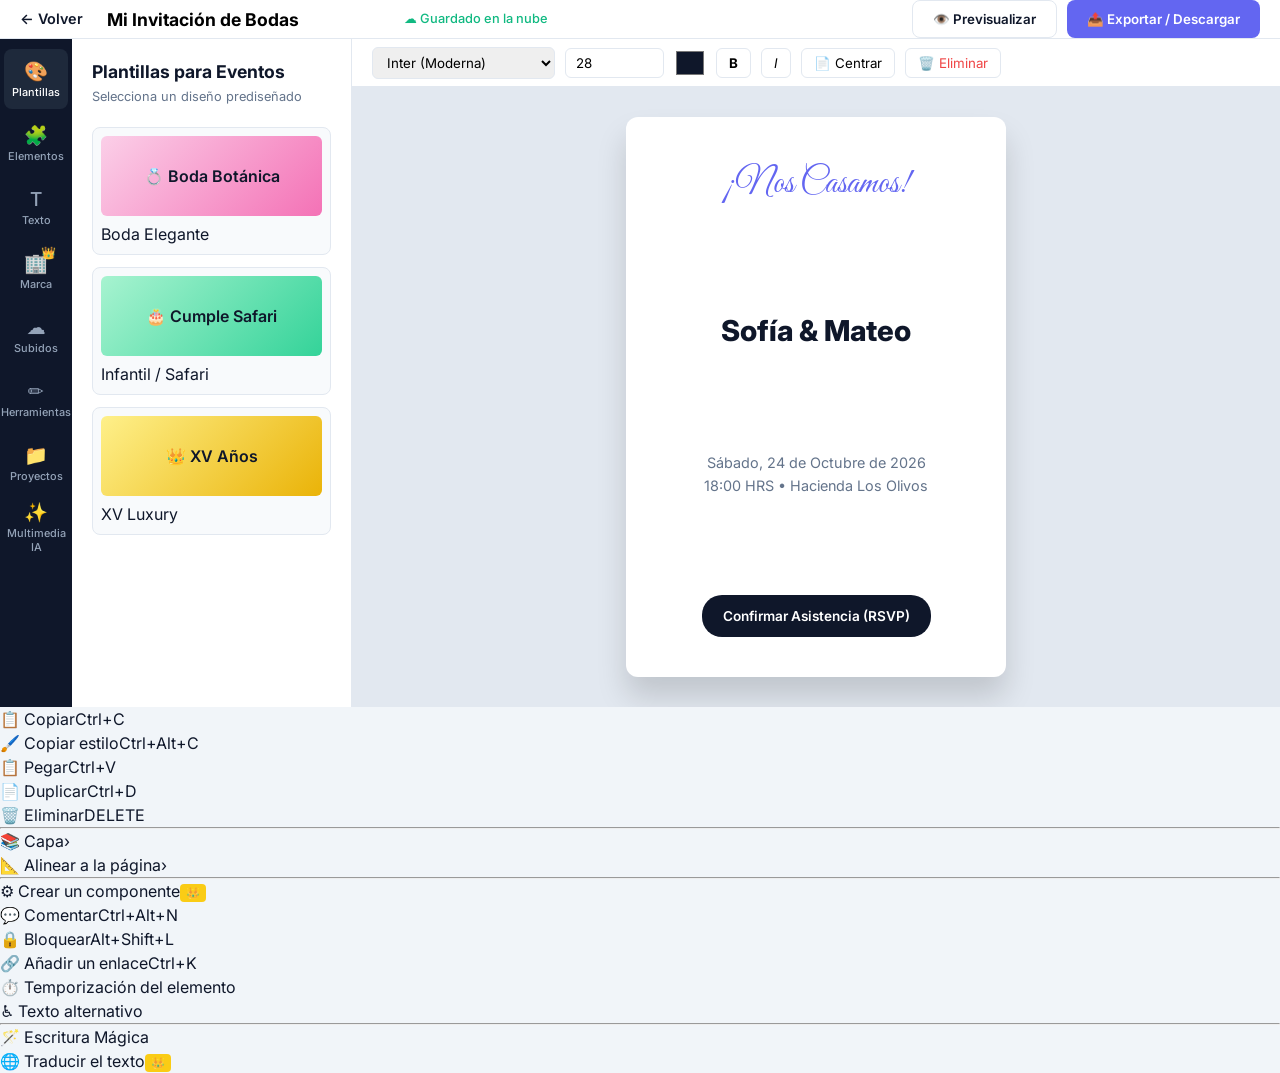
==== commit 85cc6c20: "Add custom context menu with interactive options for enhanced user functionality" ====
--- a/editor.html
+++ b/editor.html
@@ -468,6 +468,104 @@
     function limpiarLienzo() { document.getElementById('canvasSheet').innerHTML = ''; }
     function exportarInvitacion() { alert('🎉 ¡Invitación guardada! Generando descarga PNG/PDF...'); }
   </script>
-
+<!-- Modal PRO / Business -->
+<div id="proModal" class="modal-overlay" onclick="cerrarModalPro(event)">
+  <div class="modal-card">
+    <button class="modal-close-btn" onclick="cerrarModalPro(null, true)">✕</button>
+    
+    <!-- Caja Informativa Superior -->
+    <div class="info-alert-box">
+      <div class="info-alert-header">
+        <span class="info-icon">ℹ️</span>
+        <strong>Pásate a InvitArt Pro</strong>
+      </div>
+      <p>
+        InvitArt Pro no está disponible para ti en este momento porque es un plan individual y hay un equipo con integrantes en tu cuenta. Si quieres pasarte a Pro, primero tienes que quitarlos. 
+        <a href="#" onclick="alert('Redirigiendo a administración de equipo...'); return false;">Administrar el equipo</a>
+      </p>
+    </div>
+
+    <!-- Encabezado Pro -->
+    <div class="pro-modal-header">
+      <span class="pro-crown">👑</span>
+      <span class="pro-subtitle">Hazte Pro para usar este elemento</span>
+    </div>
+
+    <h2 class="pro-modal-title">Prueba <span class="gradient-text">InvitArt Business</span> gratis</h2>
+    <p class="pro-modal-desc">Business impulsa el crecimiento gracias a:</p>
+
+    <!-- Lista de Beneficios -->
+    <ul class="pro-benefits-list">
+      <li>
+        <span class="check-icon">✓</span> 
+        <span>Todo lo que te ofrece Pro, como Redimensión Mágica, Quitafondos y plantillas premium.</span>
+      </li>
+      <li>
+        <span class="check-icon">✓</span> 
+        <span>Usa la IA en todas las herramientas hasta 20 veces más que con InvitArt Gratis.</span>
+      </li>
+      <li>
+        <span class="check-icon">✓</span> 
+        <span>Trabaja en equipo y gestiona hasta 100 Kits de Marca para lograr un branding impecable.</span>
+      </li>
+      <li>
+        <span class="check-icon">✓</span> 
+        <span>Imprime todo lo que quieras con un 10% de descuento.</span>
+      </li>
+      <li>
+        <span class="check-icon">✓</span> 
+        <span>Crea hasta 100 enlaces cortos personalizados para compartir tus diseños.</span>
+      </li>
+    </ul>
+
+    <!-- Botón CTA -->
+    <button class="btn-pro-trial" onclick="alert('¡Iniciando tu prueba de 30 días gratis!')">
+      Pruébalo 30 días gratis
+    </button>
+    
+    <p class="modal-footer-text">
+      Te avisaremos antes de que termine la prueba. Cancela en cualquier momento con unos pocos clics.
+    </p>
+  </div>
+</div>
+<!-- Tu contenido HTML aquí arriba -->
+
+  <script>
+    // Abrir Modal PRO
+    function abrirModalPro() {
+      document.getElementById('proModal').classList.add('active');
+    }
+
+    // Cerrar Modal PRO
+    function cerrarModalPro(event, forzar = false) {
+      if (forzar || event.target.id === 'proModal') {
+        document.getElementById('proModal').classList.remove('active');
+      }
+    }
+  </script>
+  <!-- Menú Contextual Personalizado -->
+<div id="customContextMenu" class="context-menu">
+  <ul>
+    <li><span>📋 Copiar</span><kbd>Ctrl+C</kbd></li>
+    <li><span>🖌️ Copiar estilo</span><kbd>Ctrl+Alt+C</kbd></li>
+    <li><span>📋 Pegar</span><kbd>Ctrl+V</kbd></li>
+    <li><span>📄 Duplicar</span><kbd>Ctrl+D</kbd></li>
+    <li><span>🗑️ Eliminar</span><kbd>DELETE</kbd></li>
+    <hr>
+    <li class="has-submenu"><span>📚 Capa</span><span>›</span></li>
+    <li class="has-submenu"><span>📐 Alinear a la página</span><span>›</span></li>
+    <hr>
+    <!-- Opción PRO conectada a tu función de abrirModalPro() -->
+    <li onclick="abrirModalPro()"><span>⚙️ Crear un componente</span><span class="pro-badge">👑</span></li>
+    <li><span>💬 Comentar</span><kbd>Ctrl+Alt+N</kbd></li>
+    <li><span>🔒 Bloquear</span><kbd>Alt+Shift+L</kbd></li>
+    <li><span>🔗 Añadir un enlace</span><kbd>Ctrl+K</kbd></li>
+    <li><span>⏱️ Temporización del elemento</span></li>
+    <li><span>♿ Texto alternativo</span></li>
+    <hr>
+    <li><span>🪄 Escritura Mágica</span></li>
+    <li onclick="abrirModalPro()"><span>🌐 Traducir el texto</span><span class="pro-badge">👑</span></li>
+  </ul>
+</div>
 </body>
 </html>
--- a/main.css
+++ b/main.css
@@ -1066,4 +1066,162 @@
 
 .red-btn {
   color: #ef4444 !important;
+}
+/* --- Modal Estilo Canva Pro / Business --- */
+.modal-overlay {
+  position: fixed;
+  top: 0;
+  left: 0;
+  width: 100vw;
+  height: 100vh;
+  background: rgba(15, 23, 42, 0.6);
+  backdrop-filter: blur(4px);
+  display: flex;
+  align-items: center;
+  justify-content: center;
+  z-index: 1000;
+  opacity: 0;
+  pointer-events: none;
+  transition: opacity 0.2s ease;
+}
+
+.modal-overlay.active {
+  opacity: 1;
+  pointer-events: auto;
+}
+
+.modal-card {
+  background: #f8fafc;
+  width: 90%;
+  max-width: 520px;
+  max-height: 90vh;
+  overflow-y: auto;
+  border-radius: 16px;
+  padding: 28px;
+  position: relative;
+  box-shadow: 0 20px 25px -5px rgba(0, 0, 0, 0.2);
+  font-family: 'Inter', sans-serif;
+}
+
+.modal-close-btn {
+  position: absolute;
+  top: 16px;
+  right: 16px;
+  background: transparent;
+  border: none;
+  font-size: 1.2rem;
+  color: #64748b;
+  cursor: pointer;
+}
+
+/* Caja de alerta azul superior */
+.info-alert-box {
+  background-color: #dbeafe;
+  border-radius: 12px;
+  padding: 16px;
+  margin-bottom: 20px;
+  font-size: 0.85rem;
+  color: #1e3a8a;
+  line-height: 1.5;
+}
+
+.info-alert-header {
+  display: flex;
+  align-items: center;
+  gap: 8px;
+  margin-bottom: 6px;
+  font-size: 0.95rem;
+}
+
+.info-alert-box a {
+  color: #1d4ed8;
+  font-weight: 600;
+  text-decoration: underline;
+}
+
+/* Títulos y Header */
+.pro-modal-header {
+  display: flex;
+  align-items: center;
+  gap: 8px;
+  margin-bottom: 6px;
+}
+
+.pro-crown {
+  font-size: 1.1rem;
+}
+
+.pro-subtitle {
+  font-weight: 700;
+  font-size: 0.95rem;
+  color: #0f172a;
+}
+
+.pro-modal-title {
+  font-size: 1.8rem;
+  font-weight: 800;
+  color: #0f172a;
+  margin-bottom: 6px;
+}
+
+.gradient-text {
+  color: #8b5cf6;
+}
+
+.pro-modal-desc {
+  font-size: 0.9rem;
+  font-weight: 600;
+  color: #334155;
+  margin-bottom: 16px;
+}
+
+/* Lista de Beneficios */
+.pro-benefits-list {
+  list-style: none;
+  padding: 0;
+  margin: 0 0 24px 0;
+  display: flex;
+  flex-direction: column;
+  gap: 14px;
+}
+
+.pro-benefits-list li {
+  display: flex;
+  align-items: flex-start;
+  gap: 12px;
+  font-size: 0.88rem;
+  color: #334155;
+  line-height: 1.4;
+}
+
+.check-icon {
+  color: #8b5cf6;
+  font-weight: 800;
+  font-size: 1.1rem;
+}
+
+/* Botón Morado de Prueba */
+.btn-pro-trial {
+  width: 100%;
+  background: #8b5cf6;
+  color: white;
+  border: none;
+  padding: 14px;
+  border-radius: 12px;
+  font-size: 1rem;
+  font-weight: 700;
+  cursor: pointer;
+  transition: background 0.2s;
+  box-shadow: 0 4px 12px rgba(139, 92, 246, 0.3);
+}
+
+.btn-pro-trial:hover {
+  background: #7c3aed;
+}
+
+.modal-footer-text {
+  font-size: 0.78rem;
+  color: #64748b;
+  text-align: center;
+  margin-top: 12px;
 }
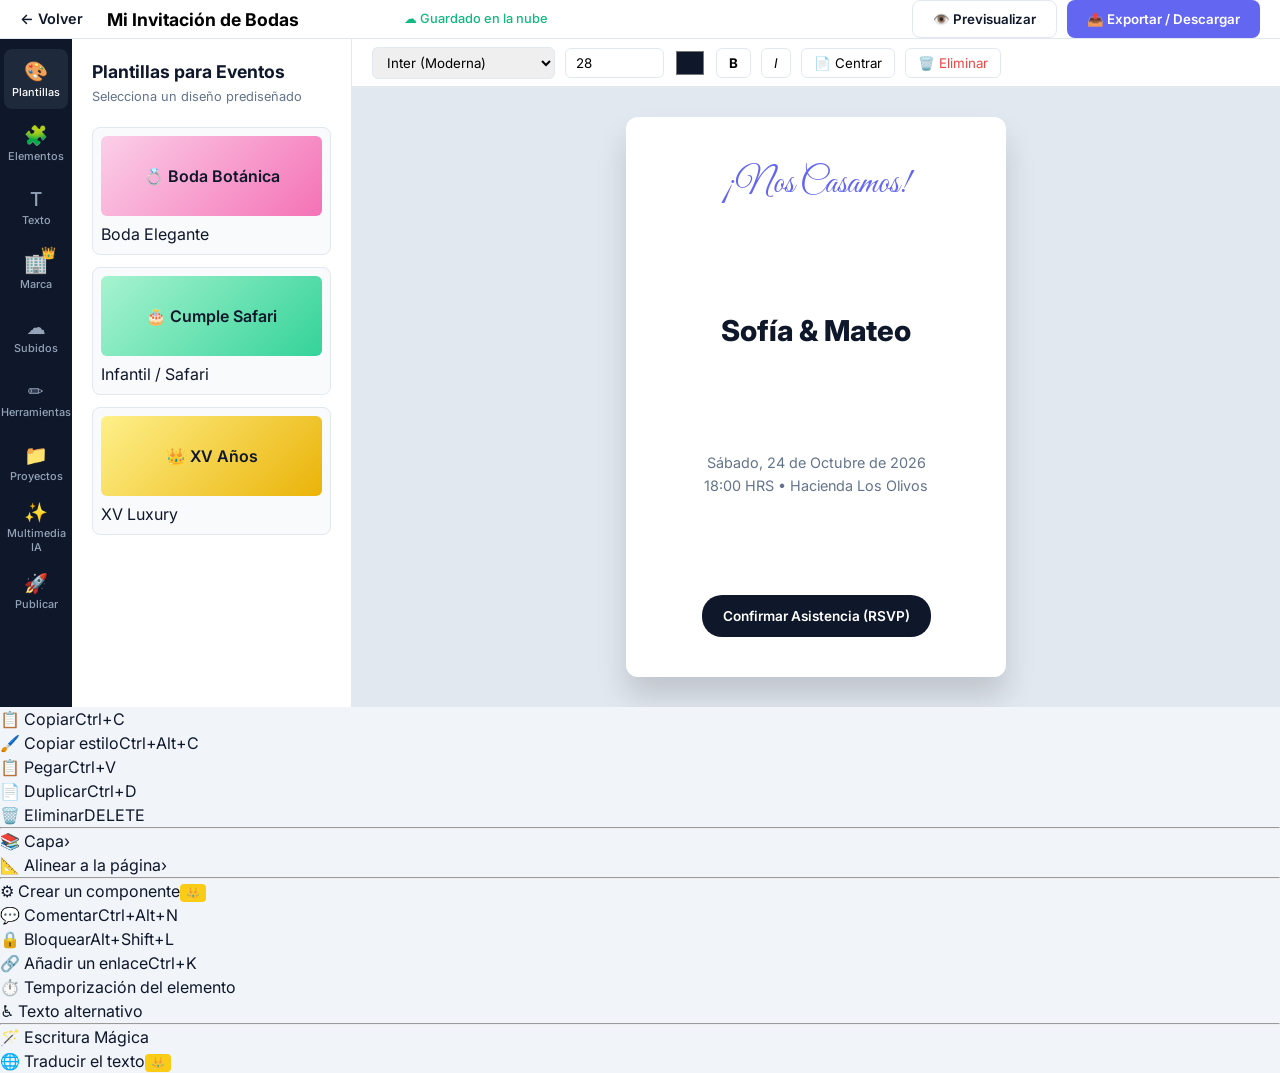
==== commit 588c33c3: "Add functionality to create and retrieve sketches for admin users" ====
--- a/editor.html
+++ b/editor.html
@@ -71,6 +71,12 @@
         <span class="icon">✨</span>
         <span>Multimedia IA</span>
       </button>
+
+      <!-- Nueva Pestaña para la Creadora / Administradora -->
+      <button class="canva-nav-item" data-tab="tab-publicar">
+        <span class="icon">🚀</span>
+        <span>Publicar</span>
+      </button>
     </aside>
 
     <!-- 2. PANEL DESPLEGABLE CON ESTILO UNIFORME -->
@@ -131,18 +137,16 @@
         </div>
       </div>
 
-      <!-- Subidos (Local + Google Drive + YouTube) -->
+      <!-- Subidos -->
       <div id="tab-subidos" class="drawer-pane">
         <h3>Subidos</h3>
         <p class="drawer-sub">Archivos de tu dispositivo o la nube</p>
 
-        <!-- Subida Local -->
         <input type="file" id="fileUpload" style="display:none" accept="image/*" onchange="subirImagenLocal(event)">
         <button class="btn-primary btn-block mb-10" onclick="document.getElementById('fileUpload').click()">
           💻 Subir desde este dispositivo
         </button>
 
-        <!-- Opciones Cloud y Redes -->
         <div class="cloud-services-grid mb-20">
           <button class="cloud-btn" onclick="importarGoogleDrive()">
             <span>📁</span> Google Drive
@@ -222,6 +226,35 @@
         </div>
       </div>
 
+      <!-- Panel de Publicación (Solo Admin/Creadora) -->
+      <div id="tab-publicar" class="drawer-pane">
+        <h3>Publicar Boceto</h3>
+        <p class="drawer-sub">Sube esta plantilla para tus usuarios</p>
+
+        <form id="formPublicarBoceto" onsubmit="publicarBocetoActual(event)">
+          <div class="form-group mb-10" style="margin-bottom: 12px;">
+            <label style="font-size: 12px; font-weight: bold; display: block; margin-bottom: 4px;">Título de la Plantilla</label>
+            <input type="text" id="bocetoTitulo" placeholder="Ej. Boda Floral Vintage" required style="width:100%; padding:8px; border-radius:6px; border:1px solid #ccc; box-sizing: border-box;">
+          </div>
+
+          <div class="form-group mb-10" style="margin-bottom: 12px;">
+            <label style="font-size: 12px; font-weight: bold; display: block; margin-bottom: 4px;">URL Preview / Imagen</label>
+            <input type="text" id="bocetoPreview" placeholder="https://ejemplo.com/preview.jpg" required style="width:100%; padding:8px; border-radius:6px; border:1px solid #ccc; box-sizing: border-box;">
+          </div>
+
+          <div class="form-group mb-20" style="margin-top: 10px; margin-bottom: 15px;">
+            <label style="display: flex; align-items: center; gap: 8px; font-size: 13px; font-weight: 600; cursor: pointer;">
+              <input type="checkbox" id="bocetoEsPro">
+              <span>Marcar como contenido 👑 PRO</span>
+            </label>
+          </div>
+
+          <button type="submit" class="btn-primary btn-block">
+            🚀 Publicar Plantilla
+          </button>
+        </form>
+      </div>
+
     </aside>
 
     <!-- 3. LIENZO Y BARRA DE HERRAMIENTAS -->
@@ -263,7 +296,88 @@
 
   </div>
 
-  <!-- SCRIPT INTERACTIVO -->
+  <!-- Modal PRO / Business -->
+  <div id="proModal" class="modal-overlay" onclick="cerrarModalPro(event)">
+    <div class="modal-card">
+      <button class="modal-close-btn" onclick="cerrarModalPro(null, true)">✕</button>
+      
+      <div class="info-alert-box">
+        <div class="info-alert-header">
+          <span class="info-icon">ℹ️</span>
+          <strong>Pásate a InvitArt Pro</strong>
+        </div>
+        <p>
+          InvitArt Pro no está disponible para ti en este momento porque es un plan individual y hay un equipo con integrantes en tu cuenta. Si quieres pasarte a Pro, primero tienes que quitarlos. 
+          <a href="#" onclick="alert('Redirigiendo a administración de equipo...'); return false;">Administrar el equipo</a>
+        </p>
+      </div>
+
+      <div class="pro-modal-header">
+        <span class="pro-crown">👑</span>
+        <span class="pro-subtitle">Hazte Pro para usar este elemento</span>
+      </div>
+
+      <h2 class="pro-modal-title">Prueba <span class="gradient-text">InvitArt Business</span> gratis</h2>
+      <p class="pro-modal-desc">Business impulsa el crecimiento gracias a:</p>
+
+      <ul class="pro-benefits-list">
+        <li>
+          <span class="check-icon">✓</span> 
+          <span>Todo lo que te ofrece Pro, como Redimensión Mágica, Quitafondos y plantillas premium.</span>
+        </li>
+        <li>
+          <span class="check-icon">✓</span> 
+          <span>Usa la IA en todas las herramientas hasta 20 veces más que con InvitArt Gratis.</span>
+        </li>
+        <li>
+          <span class="check-icon">✓</span> 
+          <span>Trabaja en equipo y gestiona hasta 100 Kits de Marca para lograr un branding impecable.</span>
+        </li>
+        <li>
+          <span class="check-icon">✓</span> 
+          <span>Imprime todo lo que quieras con un 10% de descuento.</span>
+        </li>
+        <li>
+          <span class="check-icon">✓</span> 
+          <span>Crea hasta 100 enlaces cortos personalizados para compartir tus diseños.</span>
+        </li>
+      </ul>
+
+      <button class="btn-pro-trial" onclick="alert('¡Iniciando tu prueba de 30 días gratis!')">
+        Pruébalo 30 días gratis
+      </button>
+      
+      <p class="modal-footer-text">
+        Te avisaremos antes de que termine la prueba. Cancela en cualquier momento con unos pocos clics.
+      </p>
+    </div>
+  </div>
+
+  <!-- Menú Contextual Personalizado -->
+  <div id="customContextMenu" class="context-menu">
+    <ul>
+      <li><span>📋 Copiar</span><kbd>Ctrl+C</kbd></li>
+      <li><span>🖌️ Copiar estilo</span><kbd>Ctrl+Alt+C</kbd></li>
+      <li><span>📋 Pegar</span><kbd>Ctrl+V</kbd></li>
+      <li><span>📄 Duplicar</span><kbd>Ctrl+D</kbd></li>
+      <li><span>🗑️ Eliminar</span><kbd>DELETE</kbd></li>
+      <hr>
+      <li class="has-submenu"><span>📚 Capa</span><span>›</span></li>
+      <li class="has-submenu"><span>📐 Alinear a la página</span><span>›</span></li>
+      <hr>
+      <li onclick="abrirModalPro()"><span>⚙️ Crear un componente</span><span class="pro-badge">👑</span></li>
+      <li><span>💬 Comentar</span><kbd>Ctrl+Alt+N</kbd></li>
+      <li><span>🔒 Bloquear</span><kbd>Alt+Shift+L</kbd></li>
+      <li><span>🔗 Añadir un enlace</span><kbd>Ctrl+K</kbd></li>
+      <li><span>⏱️ Temporización del elemento</span></li>
+      <li><span>♿ Texto alternativo</span></li>
+      <hr>
+      <li><span>🪄 Escritura Mágica</span></li>
+      <li onclick="abrirModalPro()"><span>🌐 Traducir el texto</span><span class="pro-badge">👑</span></li>
+    </ul>
+  </div>
+
+  <!-- SCRIPT UNIFICADO COMPLETO -->
   <script>
     let elementoSeleccionado = null;
 
@@ -384,7 +498,6 @@
 
     function importarGoogleDrive() {
       alert("📁 Conectando con Google Drive... (Selecciona tu imagen)");
-      // Simulación de archivo seleccionado desde Drive
       agregarItemAGaleria("https://via.placeholder.com/150/6366f1/ffffff?text=Drive_Foto.jpg");
     }
 
@@ -439,7 +552,6 @@
       loader.style.display = 'block';
       btn.disabled = true;
 
-      // Simulación de conexión con API de IA (Ej: Stable Diffusion / Midjourney / DALL-E)
       setTimeout(() => {
         loader.style.display = 'none';
         btn.disabled = false;
@@ -467,105 +579,64 @@
 
     function limpiarLienzo() { document.getElementById('canvasSheet').innerHTML = ''; }
     function exportarInvitacion() { alert('🎉 ¡Invitación guardada! Generando descarga PNG/PDF...'); }
-  </script>
-<!-- Modal PRO / Business -->
-<div id="proModal" class="modal-overlay" onclick="cerrarModalPro(event)">
-  <div class="modal-card">
-    <button class="modal-close-btn" onclick="cerrarModalPro(null, true)">✕</button>
-    
-    <!-- Caja Informativa Superior -->
-    <div class="info-alert-box">
-      <div class="info-alert-header">
-        <span class="info-icon">ℹ️</span>
-        <strong>Pásate a InvitArt Pro</strong>
-      </div>
-      <p>
-        InvitArt Pro no está disponible para ti en este momento porque es un plan individual y hay un equipo con integrantes en tu cuenta. Si quieres pasarte a Pro, primero tienes que quitarlos. 
-        <a href="#" onclick="alert('Redirigiendo a administración de equipo...'); return false;">Administrar el equipo</a>
-      </p>
-    </div>
-
-    <!-- Encabezado Pro -->
-    <div class="pro-modal-header">
-      <span class="pro-crown">👑</span>
-      <span class="pro-subtitle">Hazte Pro para usar este elemento</span>
-    </div>
-
-    <h2 class="pro-modal-title">Prueba <span class="gradient-text">InvitArt Business</span> gratis</h2>
-    <p class="pro-modal-desc">Business impulsa el crecimiento gracias a:</p>
-
-    <!-- Lista de Beneficios -->
-    <ul class="pro-benefits-list">
-      <li>
-        <span class="check-icon">✓</span> 
-        <span>Todo lo que te ofrece Pro, como Redimensión Mágica, Quitafondos y plantillas premium.</span>
-      </li>
-      <li>
-        <span class="check-icon">✓</span> 
-        <span>Usa la IA en todas las herramientas hasta 20 veces más que con InvitArt Gratis.</span>
-      </li>
-      <li>
-        <span class="check-icon">✓</span> 
-        <span>Trabaja en equipo y gestiona hasta 100 Kits de Marca para lograr un branding impecable.</span>
-      </li>
-      <li>
-        <span class="check-icon">✓</span> 
-        <span>Imprime todo lo que quieras con un 10% de descuento.</span>
-      </li>
-      <li>
-        <span class="check-icon">✓</span> 
-        <span>Crea hasta 100 enlaces cortos personalizados para compartir tus diseños.</span>
-      </li>
-    </ul>
-
-    <!-- Botón CTA -->
-    <button class="btn-pro-trial" onclick="alert('¡Iniciando tu prueba de 30 días gratis!')">
-      Pruébalo 30 días gratis
-    </button>
-    
-    <p class="modal-footer-text">
-      Te avisaremos antes de que termine la prueba. Cancela en cualquier momento con unos pocos clics.
-    </p>
-  </div>
-</div>
-<!-- Tu contenido HTML aquí arriba -->
-
-  <script>
-    // Abrir Modal PRO
+
+    // 9. Abrir / Cerrar Modal PRO
     function abrirModalPro() {
       document.getElementById('proModal').classList.add('active');
     }
 
-    // Cerrar Modal PRO
     function cerrarModalPro(event, forzar = false) {
-      if (forzar || event.target.id === 'proModal') {
+      if (forzar || (event && event.target.id === 'proModal')) {
         document.getElementById('proModal').classList.remove('active');
       }
     }
+
+    // 10. PUBLICAR BOCETO (Servidor + Oracle)
+    async function publicarBocetoActual(e) {
+      e.preventDefault();
+
+      const usuarioGuardado = localStorage.getItem('usuario');
+      const usuario = usuarioGuardado ? JSON.parse(usuarioGuardado) : null;
+
+      if (!usuario || !usuario.id) {
+        alert("Debes iniciar sesión con tu cuenta de administradora para publicar bocetos.");
+        return;
+      }
+
+      const canvasSheet = document.getElementById('canvasSheet');
+      const contenidoDiseno = {
+        html: canvasSheet.innerHTML,
+        backgroundColor: canvasSheet.style.backgroundColor || '#ffffff'
+      };
+
+      const datosBoceto = {
+        titulo: document.getElementById('bocetoTitulo').value,
+        imagen_preview: document.getElementById('bocetoPreview').value,
+        contenido_json: JSON.stringify(contenidoDiseno),
+        es_pro: document.getElementById('bocetoEsPro').checked,
+        usuarioId: usuario.id
+      };
+
+      try {
+        const respuesta = await fetch('/api/bocetos', {
+          method: 'POST',
+          headers: { 'Content-Type': 'application/json' },
+          body: JSON.stringify(datosBoceto)
+        });
+
+        const resultado = await respuesta.json();
+
+        if (respuesta.ok) {
+          alert('🎉 ¡Boceto publicado con éxito en la plataforma!');
+          document.getElementById('formPublicarBoceto').reset();
+        } else {
+          alert('⚠️ ' + (resultado.mensaje || 'No se pudo publicar el boceto'));
+        }
+      } catch (error) {
+        console.error('Error enviando el boceto:', error);
+        alert('Ocurrió un error al conectar con el servidor.');
+      }
+    }
   </script>
-  <!-- Menú Contextual Personalizado -->
-<div id="customContextMenu" class="context-menu">
-  <ul>
-    <li><span>📋 Copiar</span><kbd>Ctrl+C</kbd></li>
-    <li><span>🖌️ Copiar estilo</span><kbd>Ctrl+Alt+C</kbd></li>
-    <li><span>📋 Pegar</span><kbd>Ctrl+V</kbd></li>
-    <li><span>📄 Duplicar</span><kbd>Ctrl+D</kbd></li>
-    <li><span>🗑️ Eliminar</span><kbd>DELETE</kbd></li>
-    <hr>
-    <li class="has-submenu"><span>📚 Capa</span><span>›</span></li>
-    <li class="has-submenu"><span>📐 Alinear a la página</span><span>›</span></li>
-    <hr>
-    <!-- Opción PRO conectada a tu función de abrirModalPro() -->
-    <li onclick="abrirModalPro()"><span>⚙️ Crear un componente</span><span class="pro-badge">👑</span></li>
-    <li><span>💬 Comentar</span><kbd>Ctrl+Alt+N</kbd></li>
-    <li><span>🔒 Bloquear</span><kbd>Alt+Shift+L</kbd></li>
-    <li><span>🔗 Añadir un enlace</span><kbd>Ctrl+K</kbd></li>
-    <li><span>⏱️ Temporización del elemento</span></li>
-    <li><span>♿ Texto alternativo</span></li>
-    <hr>
-    <li><span>🪄 Escritura Mágica</span></li>
-    <li onclick="abrirModalPro()"><span>🌐 Traducir el texto</span><span class="pro-badge">👑</span></li>
-  </ul>
-</div>
 </body>
 </html>
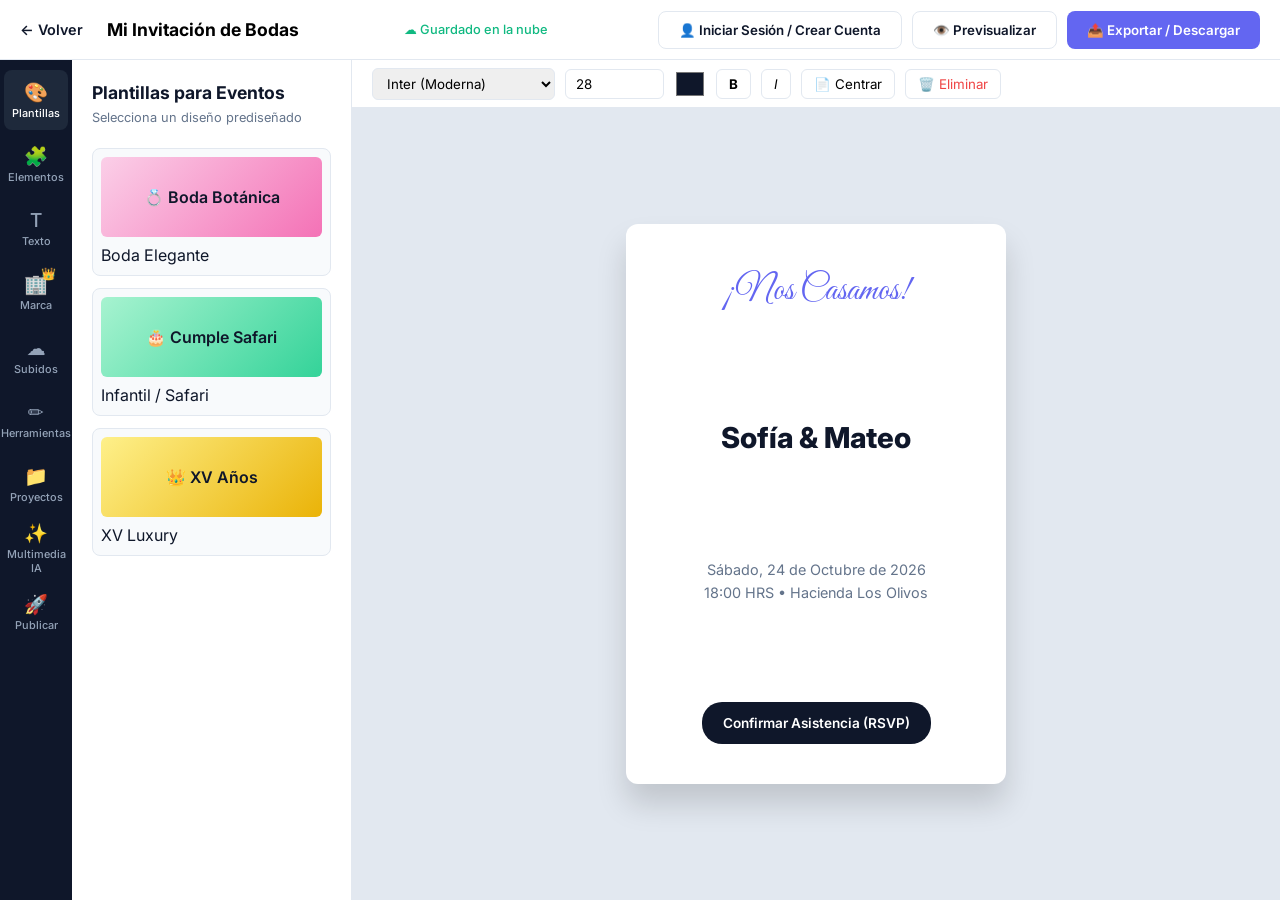
==== commit 2920db61: "Add user authentication modal and session management to enhance user experience" ====
--- a/editor.html
+++ b/editor.html
@@ -9,6 +9,73 @@
   <link rel="preconnect" href="https://fonts.gstatic.com" crossorigin>
   <link href="https://fonts.googleapis.com/css2?family=Inter:wght@400;500;600;700&family=Great+Vibes&family=Playfair+Display:ital,wght@0,600;1,400&display=swap" rel="stylesheet">
   <link rel="stylesheet" href="main.css">
+  
+  <style>
+    /* Estilos para el estado de usuario en el Header */
+    .user-session-box {
+      display: flex;
+      align-items: center;
+      gap: 10px;
+    }
+    .user-profile-badge {
+      display: flex;
+      align-items: center;
+      gap: 8px;
+      padding: 6px 12px;
+      background: #f1f5f9;
+      border-radius: 20px;
+      font-size: 13px;
+      font-weight: 600;
+    }
+    .btn-logout {
+      background: transparent;
+      border: none;
+      cursor: pointer;
+      font-size: 14px;
+      color: #ef4444;
+    }
+    
+    /* Estilos del Formulario Modal de Cuenta */
+    .auth-tab-buttons {
+      display: flex;
+      margin-bottom: 20px;
+      border-bottom: 2px solid #e2e8f0;
+    }
+    .auth-tab-btn {
+      flex: 1;
+      padding: 10px;
+      background: none;
+      border: none;
+      font-weight: 600;
+      cursor: pointer;
+      color: #64748b;
+      border-bottom: 2px solid transparent;
+      margin-bottom: -2px;
+    }
+    .auth-tab-btn.active {
+      color: #6366f1;
+      border-bottom-color: #6366f1;
+    }
+    .auth-form-group {
+      margin-bottom: 15px;
+      text-align: left;
+    }
+    .auth-form-group label {
+      display: block;
+      font-size: 12px;
+      font-weight: bold;
+      margin-bottom: 5px;
+      color: #334155;
+    }
+    .auth-form-group input {
+      width: 100%;
+      padding: 10px;
+      border-radius: 6px;
+      border: 1px solid #cbd5e1;
+      box-sizing: border-box;
+      font-family: inherit;
+    }
+  </style>
 </head>
 <body class="editor-body">
 
@@ -21,6 +88,11 @@
     </div>
     
     <div class="editor-header-right">
+      <!-- Sección Dinámica de Cuenta de Usuario -->
+      <div id="userAccountSection">
+        <button class="btn-secondary" onclick="abrirModalAuth()">👤 Iniciar Sesión / Crear Cuenta</button>
+      </div>
+
       <button class="btn-secondary" onclick="alert('Modo previsualización activado')">👁️ Previsualizar</button>
       <button class="btn-primary" onclick="exportarInvitacion()">📤 Exportar / Descargar</button>
     </div>
@@ -29,7 +101,7 @@
   <!-- Workspace del Editor -->
   <div class="editor-workspace">
 
-    <!-- 1. BARRA LATERAL DE NAVEGACIÓN (Estilo Canva) -->
+    <!-- 1. BARRA LATERAL DE NAVEGACIÓN -->
     <aside class="canva-nav-bar">
       <button class="canva-nav-item active" data-tab="tab-plantillas">
         <span class="icon">🎨</span>
@@ -72,14 +144,13 @@
         <span>Multimedia IA</span>
       </button>
 
-      <!-- Nueva Pestaña para la Creadora / Administradora -->
       <button class="canva-nav-item" data-tab="tab-publicar">
         <span class="icon">🚀</span>
         <span>Publicar</span>
       </button>
     </aside>
 
-    <!-- 2. PANEL DESPLEGABLE CON ESTILO UNIFORME -->
+    <!-- 2. PANEL DESPLEGABLE -->
     <aside class="canva-drawer">
 
       <!-- Plantillas -->
@@ -190,24 +261,16 @@
               <small>Editado ayer</small>
             </div>
           </div>
-
-          <div class="project-history-card" onclick="cargarProyectoExistente('XV Valentina', 'xv')">
-            <div class="project-mini-icon">👑</div>
-            <div class="project-details">
-              <strong>XV Años Valentina Glitz</strong>
-              <small>Editado hace 4 días</small>
-            </div>
-          </div>
-        </div>
-      </div>
-
-      <!-- Multimedia (Generador IA Text-to-Image) -->
+        </div>
+      </div>
+
+      <!-- Multimedia -->
       <div id="tab-multimedia" class="drawer-pane">
         <h3>Generador IA de Imágenes</h3>
-        <p class="drawer-sub">Transforma texto en ilustraciones e imágenes para tu tarjeta</p>
+        <p class="drawer-sub">Transforma texto en ilustraciones e imágenes</p>
 
         <div class="ai-generator-box">
-          <textarea id="aiPrompt" class="ai-prompt-input" rows="3" placeholder="Ej. Flores acuarela doradas estilo vintage para boda..."></textarea>
+          <textarea id="aiPrompt" class="ai-prompt-input" rows="3" placeholder="Ej. Flores acuarela doradas estilo vintage..."></textarea>
           <button class="btn-primary btn-block" onclick="generarImagenIA()" id="btnGenerateAI">
             ✨ Generar con IA
           </button>
@@ -226,7 +289,7 @@
         </div>
       </div>
 
-      <!-- Panel de Publicación (Solo Admin/Creadora) -->
+      <!-- Panel de Publicación -->
       <div id="tab-publicar" class="drawer-pane">
         <h3>Publicar Boceto</h3>
         <p class="drawer-sub">Sube esta plantilla para tus usuarios</p>
@@ -260,7 +323,6 @@
     <!-- 3. LIENZO Y BARRA DE HERRAMIENTAS -->
     <main class="canvas-container">
       
-      <!-- Toolbar de Formato -->
       <div class="canvas-toolbar">
         <select id="fontSelect" class="toolbar-select" onchange="aplicarFuente(this.value)">
           <option value="'Inter', sans-serif">Inter (Moderna)</option>
@@ -277,7 +339,6 @@
         <button class="tool-icon-btn red-btn" onclick="borrarElementoSeleccionado()">🗑️ Eliminar</button>
       </div>
 
-      <!-- Lienzo -->
       <div class="canvas-paper">
         <div id="canvasSheet" class="invitation-card-mockup" onclick="deseleccionarTodo(event)">
           <div class="card-element header-text canvas-item" onclick="seleccionarElemento(this, event)" contenteditable="true">¡Nos Casamos!</div>
@@ -296,7 +357,53 @@
 
   </div>
 
-  <!-- Modal PRO / Business -->
+  <!-- MODAL DE REGISTRO / INICIO DE SESIÓN -->
+  <div id="authModal" class="modal-overlay" onclick="cerrarModalAuth(event)">
+    <div class="modal-card" style="max-width: 400px; text-align: center;">
+      <button class="modal-close-btn" onclick="cerrarModalAuth(null, true)">✕</button>
+      
+      <div class="auth-tab-buttons">
+        <button class="auth-tab-btn active" id="tabLoginBtn" onclick="cambiarTabAuth('login')">Iniciar Sesión</button>
+        <button class="auth-tab-btn" id="tabRegisterBtn" onclick="cambiarTabAuth('register')">Crear Cuenta</button>
+      </div>
+
+      <!-- Formulario de Iniciar Sesión -->
+      <form id="formLogin" onsubmit="procesarLogin(event)">
+        <div class="auth-form-group">
+          <label>Correo Electrónico</label>
+          <input type="email" id="loginEmail" placeholder="tu@email.com" required>
+        </div>
+        <div class="auth-form-group">
+          <label>Contraseña</label>
+          <input type="password" id="loginPassword" placeholder="••••••••" required>
+        </div>
+        <button type="submit" class="btn-primary btn-block" style="margin-top: 20px;">
+          Entrar a mi Cuenta
+        </button>
+      </form>
+
+      <!-- Formulario de Registro -->
+      <form id="formRegister" onsubmit="procesarRegistro(event)" style="display: none;">
+        <div class="auth-form-group">
+          <label>Nombre Completo</label>
+          <input type="text" id="regNombre" placeholder="Ej. Ana García" required>
+        </div>
+        <div class="auth-form-group">
+          <label>Correo Electrónico</label>
+          <input type="email" id="regEmail" placeholder="tu@email.com" required>
+        </div>
+        <div class="auth-form-group">
+          <label>Contraseña</label>
+          <input type="password" id="regPassword" placeholder="Crea una contraseña segura" required minlength="6">
+        </div>
+        <button type="submit" class="btn-primary btn-block" style="margin-top: 20px;">
+          Registrarme Gratis
+        </button>
+      </form>
+    </div>
+  </div>
+
+  <!-- Modal PRO -->
   <div id="proModal" class="modal-overlay" onclick="cerrarModalPro(event)">
     <div class="modal-card">
       <button class="modal-close-btn" onclick="cerrarModalPro(null, true)">✕</button>
@@ -307,8 +414,7 @@
           <strong>Pásate a InvitArt Pro</strong>
         </div>
         <p>
-          InvitArt Pro no está disponible para ti en este momento porque es un plan individual y hay un equipo con integrantes en tu cuenta. Si quieres pasarte a Pro, primero tienes que quitarlos. 
-          <a href="#" onclick="alert('Redirigiendo a administración de equipo...'); return false;">Administrar el equipo</a>
+          InvitArt Pro ofrece funciones exclusivas como Redimensión Mágica, Quitafondos y plantillas premium.
         </p>
       </div>
 
@@ -318,70 +424,145 @@
       </div>
 
       <h2 class="pro-modal-title">Prueba <span class="gradient-text">InvitArt Business</span> gratis</h2>
-      <p class="pro-modal-desc">Business impulsa el crecimiento gracias a:</p>
-
-      <ul class="pro-benefits-list">
-        <li>
-          <span class="check-icon">✓</span> 
-          <span>Todo lo que te ofrece Pro, como Redimensión Mágica, Quitafondos y plantillas premium.</span>
-        </li>
-        <li>
-          <span class="check-icon">✓</span> 
-          <span>Usa la IA en todas las herramientas hasta 20 veces más que con InvitArt Gratis.</span>
-        </li>
-        <li>
-          <span class="check-icon">✓</span> 
-          <span>Trabaja en equipo y gestiona hasta 100 Kits de Marca para lograr un branding impecable.</span>
-        </li>
-        <li>
-          <span class="check-icon">✓</span> 
-          <span>Imprime todo lo que quieras con un 10% de descuento.</span>
-        </li>
-        <li>
-          <span class="check-icon">✓</span> 
-          <span>Crea hasta 100 enlaces cortos personalizados para compartir tus diseños.</span>
-        </li>
-      </ul>
-
       <button class="btn-pro-trial" onclick="alert('¡Iniciando tu prueba de 30 días gratis!')">
         Pruébalo 30 días gratis
       </button>
-      
-      <p class="modal-footer-text">
-        Te avisaremos antes de que termine la prueba. Cancela en cualquier momento con unos pocos clics.
-      </p>
     </div>
   </div>
 
-  <!-- Menú Contextual Personalizado -->
-  <div id="customContextMenu" class="context-menu">
-    <ul>
-      <li><span>📋 Copiar</span><kbd>Ctrl+C</kbd></li>
-      <li><span>🖌️ Copiar estilo</span><kbd>Ctrl+Alt+C</kbd></li>
-      <li><span>📋 Pegar</span><kbd>Ctrl+V</kbd></li>
-      <li><span>📄 Duplicar</span><kbd>Ctrl+D</kbd></li>
-      <li><span>🗑️ Eliminar</span><kbd>DELETE</kbd></li>
-      <hr>
-      <li class="has-submenu"><span>📚 Capa</span><span>›</span></li>
-      <li class="has-submenu"><span>📐 Alinear a la página</span><span>›</span></li>
-      <hr>
-      <li onclick="abrirModalPro()"><span>⚙️ Crear un componente</span><span class="pro-badge">👑</span></li>
-      <li><span>💬 Comentar</span><kbd>Ctrl+Alt+N</kbd></li>
-      <li><span>🔒 Bloquear</span><kbd>Alt+Shift+L</kbd></li>
-      <li><span>🔗 Añadir un enlace</span><kbd>Ctrl+K</kbd></li>
-      <li><span>⏱️ Temporización del elemento</span></li>
-      <li><span>♿ Texto alternativo</span></li>
-      <hr>
-      <li><span>🪄 Escritura Mágica</span></li>
-      <li onclick="abrirModalPro()"><span>🌐 Traducir el texto</span><span class="pro-badge">👑</span></li>
-    </ul>
-  </div>
-
-  <!-- SCRIPT UNIFICADO COMPLETO -->
+  <!-- SCRIPT UNIFICADO -->
   <script>
     let elementoSeleccionado = null;
 
-    // 1. Navegación por pestañas laterales
+    // --- GESTIÓN DE SESIÓN Y AUTENTICACIÓN ---
+    document.addEventListener("DOMContentLoaded", () => {
+      verificarSesion();
+    });
+
+    function verificarSesion() {
+      const usuarioGuardado = localStorage.getItem('usuario');
+      const container = document.getElementById('userAccountSection');
+
+      if (usuarioGuardado) {
+        const usuario = JSON.parse(usuarioGuardado);
+        container.innerHTML = `
+          <div class="user-profile-badge">
+            <span>👤 ${usuario.nombre || usuario.email}</span>
+            <button class="btn-logout" onclick="cerrarSesion()" title="Cerrar Sesión">✕</button>
+          </div>
+        `;
+      } else {
+        container.innerHTML = `
+          <button class="btn-secondary" onclick="abrirModalAuth()">👤 Iniciar Sesión / Crear Cuenta</button>
+        `;
+      }
+    }
+
+    function abrirModalAuth() {
+      document.getElementById('authModal').classList.add('active');
+    }
+
+    function cerrarModalAuth(event, forzar = false) {
+      if (forzar || (event && event.target.id === 'authModal')) {
+        document.getElementById('authModal').classList.remove('active');
+      }
+    }
+
+    function cambiarTabAuth(tab) {
+      const loginForm = document.getElementById('formLogin');
+      const regForm = document.getElementById('formRegister');
+      const tabLoginBtn = document.getElementById('tabLoginBtn');
+      const tabRegBtn = document.getElementById('tabRegisterBtn');
+
+      if (tab === 'login') {
+        loginForm.style.display = 'block';
+        regForm.style.display = 'none';
+        tabLoginBtn.classList.add('active');
+        tabRegBtn.classList.remove('active');
+      } else {
+        loginForm.style.display = 'none';
+        regForm.style.display = 'block';
+        tabRegBtn.classList.add('active');
+        tabLoginBtn.classList.remove('active');
+      }
+    }
+
+    async function procesarRegistro(e) {
+      e.preventDefault();
+      const nombre = document.getElementById('regNombre').value;
+      const email = document.getElementById('regEmail').value;
+      const password = document.getElementById('regPassword').value;
+
+      try {
+        const res = await fetch('/api/registro', {
+          method: 'POST',
+          headers: { 'Content-Type': 'application/json' },
+          body: JSON.stringify({ nombre, email, password })
+        });
+
+        const data = await res.json();
+
+        if (res.ok) {
+          alert('🎉 ¡Cuenta creada con éxito!');
+          // Guardar usuario en localStorage para recordar sesión al volver a entrar
+          const usuarioInfo = { id: data.id || Date.now(), nombre: nombre, email: email };
+          localStorage.setItem('usuario', JSON.stringify(usuarioInfo));
+          cerrarModalAuth(null, true);
+          verificarSesion();
+        } else {
+          alert('⚠️ ' + (data.mensaje || 'Error al registrar la cuenta'));
+        }
+      } catch (error) {
+        console.error('Error registrando:', error);
+        // Respaldo local si el backend no responde
+        const usuarioInfo = { id: Date.now(), nombre: nombre, email: email };
+        localStorage.setItem('usuario', JSON.stringify(usuarioInfo));
+        alert('🎉 ¡Cuenta creada localmente!');
+        cerrarModalAuth(null, true);
+        verificarSesion();
+      }
+    }
+
+    async function procesarLogin(e) {
+      e.preventDefault();
+      const email = document.getElementById('loginEmail').value;
+      const password = document.getElementById('loginPassword').value;
+
+      try {
+        const res = await fetch('/api/login', {
+          method: 'POST',
+          headers: { 'Content-Type': 'application/json' },
+          body: JSON.stringify({ email, password })
+        });
+
+        const data = await res.json();
+
+        if (res.ok) {
+          alert('👋 ¡Bienvenido de nuevo!');
+          localStorage.setItem('usuario', JSON.stringify(data.usuario));
+          cerrarModalAuth(null, true);
+          verificarSesion();
+        } else {
+          alert('⚠️ ' + (data.mensaje || 'Credenciales incorrectas'));
+        }
+      } catch (error) {
+        console.error('Error iniciando sesión:', error);
+        // Respaldo local
+        const usuarioInfo = { id: Date.now(), nombre: email.split('@')[0], email: email };
+        localStorage.setItem('usuario', JSON.stringify(usuarioInfo));
+        alert('👋 ¡Sesión iniciada!');
+        cerrarModalAuth(null, true);
+        verificarSesion();
+      }
+    }
+
+    function cerrarSesion() {
+      localStorage.removeItem('usuario');
+      verificarSesion();
+      alert('Has cerrado sesión correctamente.');
+    }
+
+    // --- NAVEGACIÓN Y EDICIÓN DEL CANVAS ---
     const navItems = document.querySelectorAll('.canva-nav-item');
     const drawerPanes = document.querySelectorAll('.drawer-pane');
 
@@ -396,7 +577,6 @@
       });
     });
 
-    // 2. Selección de Elementos en Lienzo
     function seleccionarElemento(el, e) {
       if(e) e.stopPropagation();
       if(elementoSeleccionado) elementoSeleccionado.classList.remove('selected');
@@ -411,7 +591,6 @@
       }
     }
 
-    // 3. Formato de texto
     function aplicarFuente(fuente) { if(elementoSeleccionado) elementoSeleccionado.style.fontFamily = fuente; }
     function aplicarTamano(tamano) { if(elementoSeleccionado) elementoSeleccionado.style.fontSize = tamano + 'px'; }
     function aplicarColorTexto(color) { if(elementoSeleccionado) elementoSeleccionado.style.color = color; }
@@ -434,7 +613,6 @@
       }
     }
 
-    // 4. Agregar Textos y Elementos al lienzo
     function agregarTexto(contenido, clase) {
       const canvas = document.getElementById('canvasSheet');
       const nuevoTexto = document.createElement('div');
@@ -459,7 +637,6 @@
       seleccionarElemento(el);
     }
 
-    // 5. Cargar Plantillas
     function cargarPlantilla(tipo) {
       const canvas = document.getElementById('canvasSheet');
       if(tipo === 'boda') {
@@ -484,7 +661,6 @@
       }
     }
 
-    // 6. Subidos (Local, Google Drive, YouTube)
     function subirImagenLocal(e) {
       const file = e.target.files[0];
       if(file) {
@@ -497,15 +673,13 @@
     }
 
     function importarGoogleDrive() {
-      alert("📁 Conectando con Google Drive... (Selecciona tu imagen)");
+      alert("📁 Conectando con Google Drive...");
       agregarItemAGaleria("https://via.placeholder.com/150/6366f1/ffffff?text=Drive_Foto.jpg");
     }
 
     function importarYouTube() {
-      const url = prompt("Ingresa el enlace del video de YouTube para incrustar el audio/video:");
-      if(url) {
-        agregarElemento("▶️ Video Adjunto: " + url);
-      }
+      const url = prompt("Ingresa el enlace del video de YouTube:");
+      if(url) agregarElemento("▶️ Video: " + url);
     }
 
     function agregarItemAGaleria(src) {
@@ -517,9 +691,7 @@
       img.src = src;
       img.style.width = '100%';
       img.style.borderRadius = '8px';
-      img.style.cursor = 'pointer';
       img.style.marginBottom = '10px';
-      img.style.border = '1px solid var(--border-color)';
       img.onclick = function() {
         const canvas = document.getElementById('canvasSheet');
         const canvasImg = document.createElement('img');
@@ -532,19 +704,14 @@
       gallery.appendChild(img);
     }
 
-    // 7. Cargar Proyectos Anteriores
     function cargarProyectoExistente(nombre, plantillaTipo) {
       document.getElementById('projectTitle').value = nombre;
       cargarPlantilla(plantillaTipo);
     }
 
-    // 8. Generador IA Multimedia (Text to Image)
     function generarImagenIA() {
       const promptText = document.getElementById('aiPrompt').value;
-      if(!promptText.trim()) {
-        alert("Por favor escribe una descripción para generar la imagen.");
-        return;
-      }
+      if(!promptText.trim()) return alert("Escribe una descripción.");
 
       const loader = document.getElementById('aiLoader');
       const btn = document.getElementById('btnGenerateAI');
@@ -565,7 +732,6 @@
           agregarElemento('🎨 [Imagen IA] ' + promptText);
         };
         resultsGrid.appendChild(newBox);
-
         document.getElementById('aiPrompt').value = '';
       }, 1500);
     }
@@ -573,25 +739,20 @@
     function cambiarColorLienzo(color) { document.getElementById('canvasSheet').style.backgroundColor = color; }
     function cambiarFondoAleatorio() {
       const colores = ['#f8fafc', '#fef2f2', '#f0fdf4', '#faf5ff', '#fff7ed'];
-      const random = colores[Math.floor(Math.random() * colores.length)];
-      document.getElementById('canvasSheet').style.backgroundColor = random;
+      document.getElementById('canvasSheet').style.backgroundColor = colores[Math.floor(Math.random() * colores.length)];
     }
 
     function limpiarLienzo() { document.getElementById('canvasSheet').innerHTML = ''; }
-    function exportarInvitacion() { alert('🎉 ¡Invitación guardada! Generando descarga PNG/PDF...'); }
-
-    // 9. Abrir / Cerrar Modal PRO
-    function abrirModalPro() {
-      document.getElementById('proModal').classList.add('active');
-    }
-
+    function exportarInvitacion() { alert('🎉 ¡Invitación guardada!'); }
+
+    function abrirModalPro() { document.getElementById('proModal').classList.add('active'); }
     function cerrarModalPro(event, forzar = false) {
       if (forzar || (event && event.target.id === 'proModal')) {
         document.getElementById('proModal').classList.remove('active');
       }
     }
 
-    // 10. PUBLICAR BOCETO (Servidor + Oracle)
+    // --- PUBLICAR BOCETO ---
     async function publicarBocetoActual(e) {
       e.preventDefault();
 
@@ -599,7 +760,8 @@
       const usuario = usuarioGuardado ? JSON.parse(usuarioGuardado) : null;
 
       if (!usuario || !usuario.id) {
-        alert("Debes iniciar sesión con tu cuenta de administradora para publicar bocetos.");
+        alert("Debes iniciar sesión con tu cuenta para publicar bocetos.");
+        abrirModalAuth();
         return;
       }
 
@@ -627,7 +789,7 @@
         const resultado = await respuesta.json();
 
         if (respuesta.ok) {
-          alert('🎉 ¡Boceto publicado con éxito en la plataforma!');
+          alert('🎉 ¡Boceto publicado con éxito!');
           document.getElementById('formPublicarBoceto').reset();
         } else {
           alert('⚠️ ' + (resultado.mensaje || 'No se pudo publicar el boceto'));
